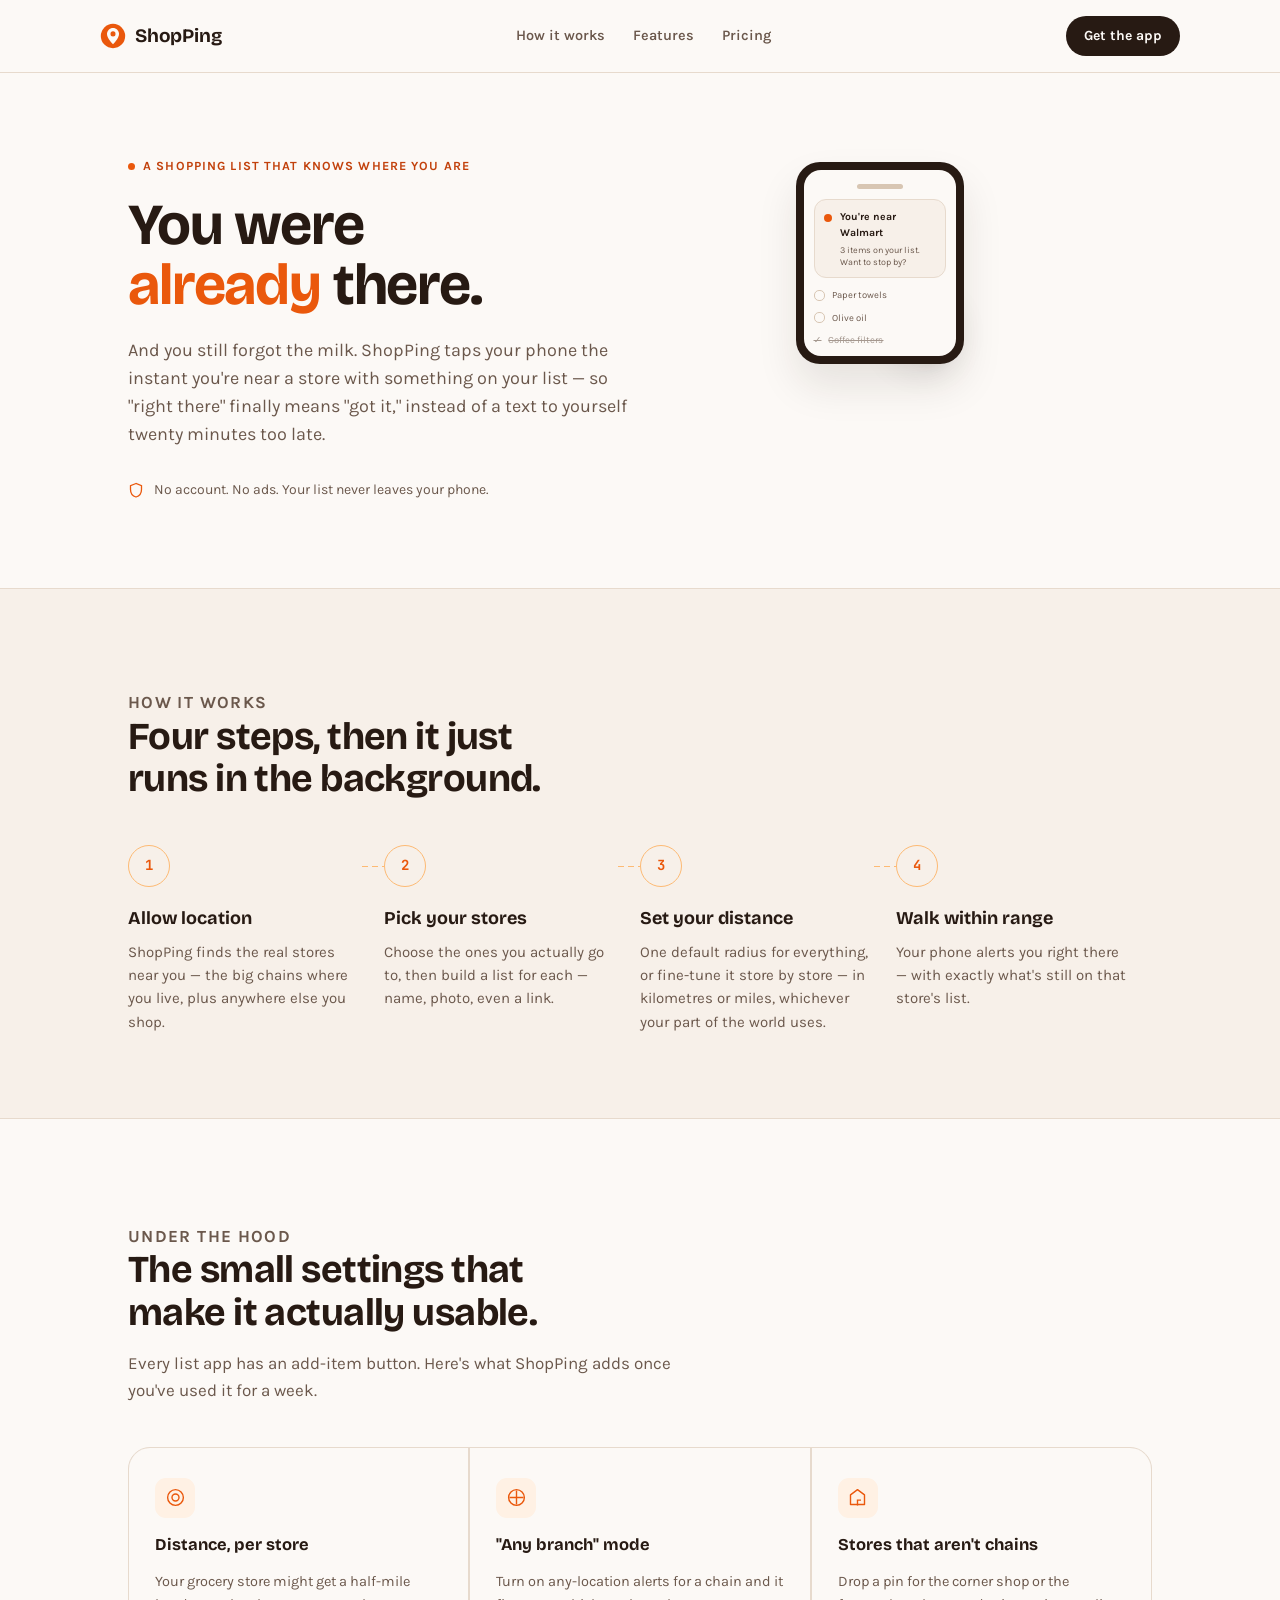
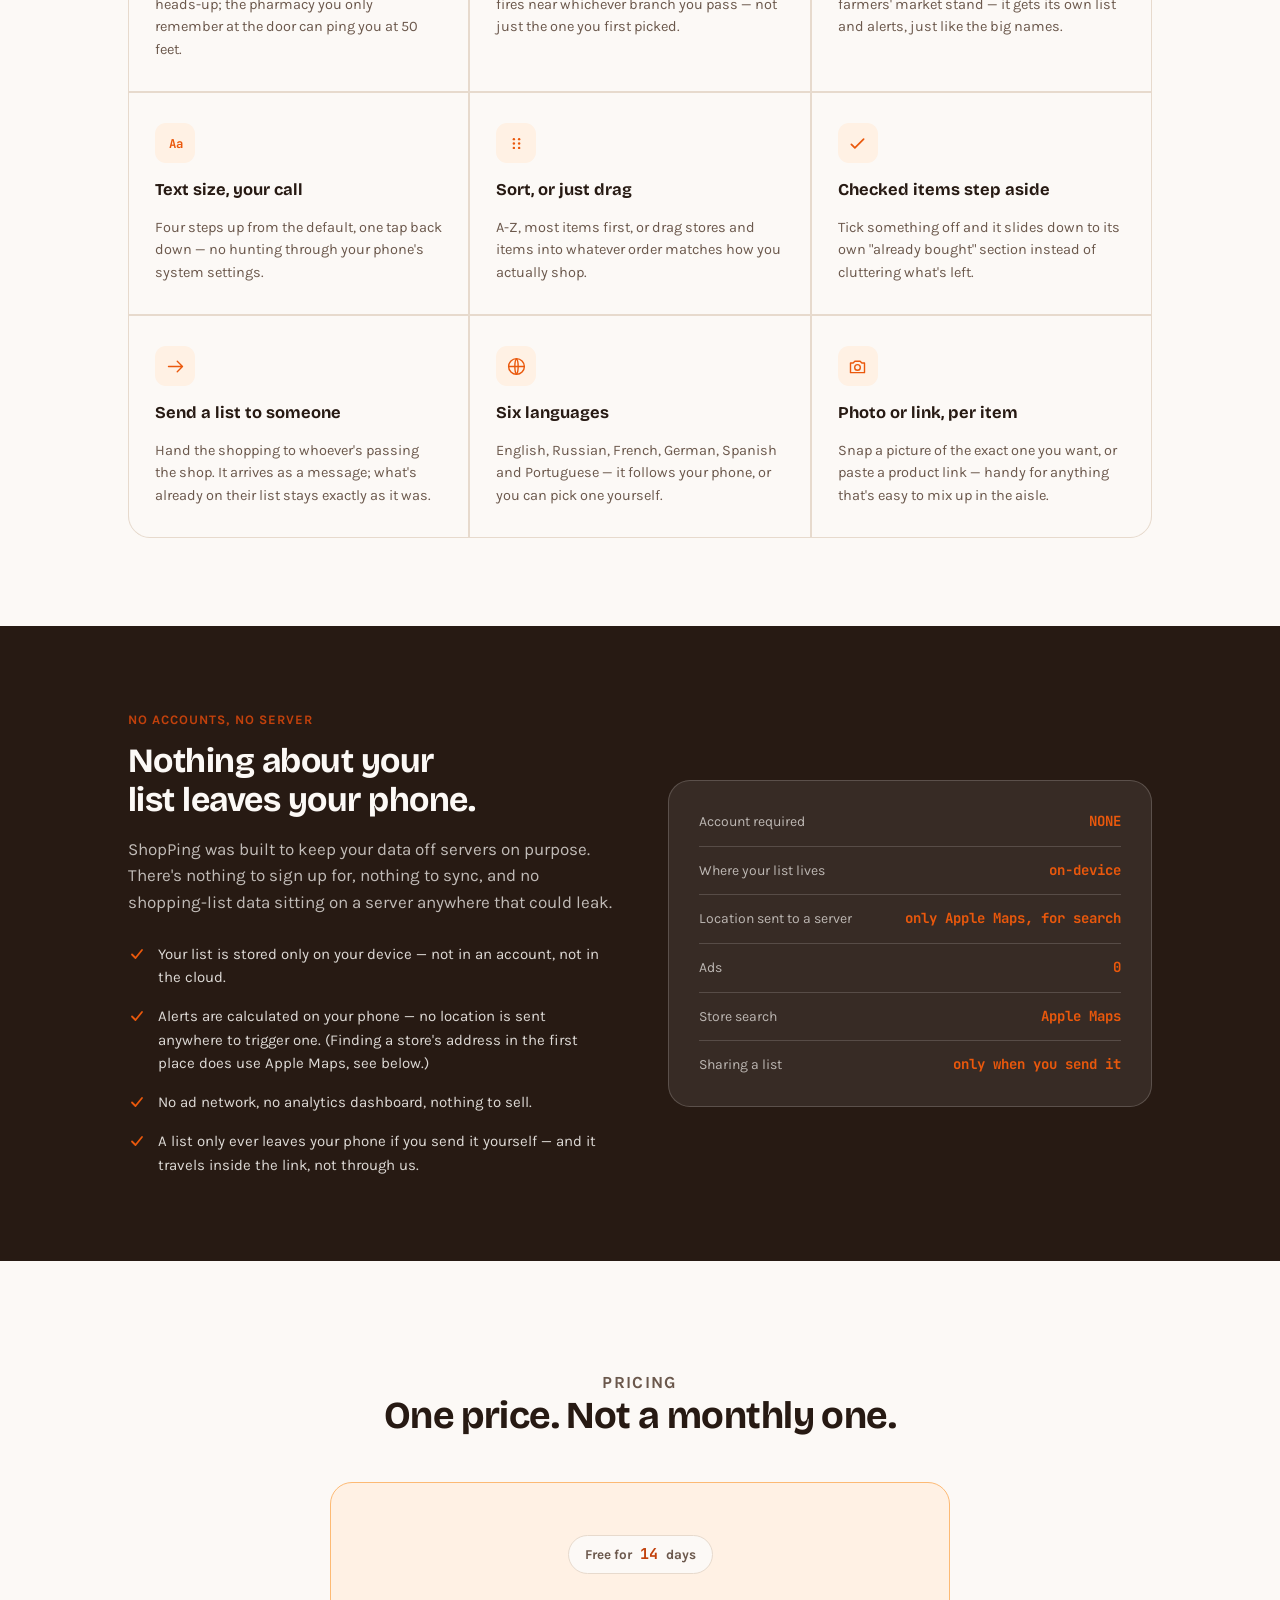
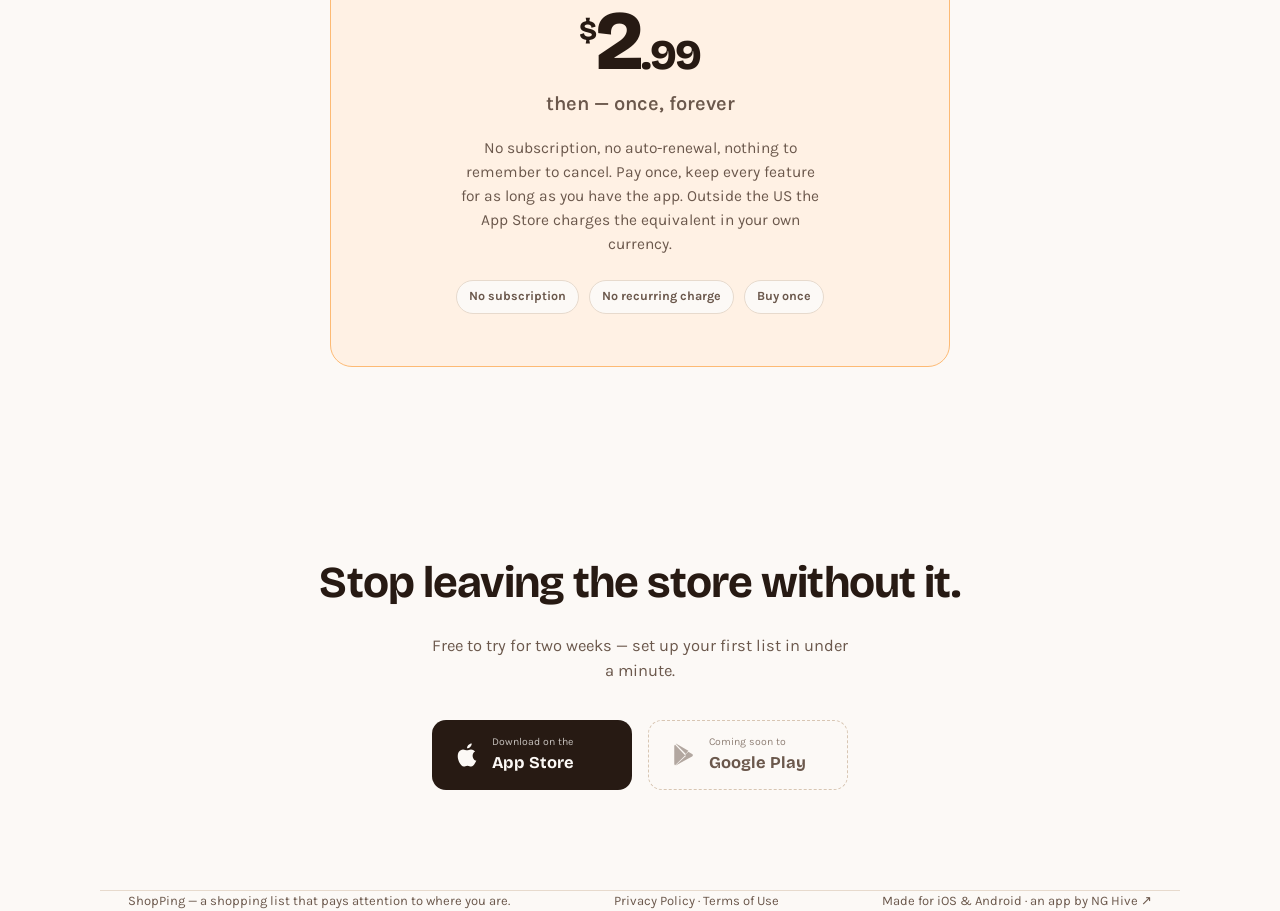
==== index.html @ 40dfdad1 "Describe the app as it now is: six languages, sharing, and a paid unlock The site still described a " ====
<!DOCTYPE html>
<html lang="en">
<head>
<meta charset="utf-8">
<meta name="viewport" content="width=device-width, initial-scale=1">
<title>ShopPing</title>
<meta name="description" content="ShopPing — a shopping-list app that alerts you when you're near a store with items still on the list. Free for 14 days, then $2.99 once, forever.">
<link rel="preconnect" href="https://fonts.gstatic.com" crossorigin>
<link rel="stylesheet" href="https://fonts.googleapis.com/css2?family=Bricolage+Grotesque:opsz,wght@12..96,400..800&family=Karla:ital,wght@0,400;0,500;0,600;0,700;1,400&family=JetBrains+Mono:wght@500;700&display=swap">
<style>
  :root {
    --paper: #fcf9f6;
    --paper-tint: #f7f0e9;
    --ink: #271a13;
    --ink-soft: #6b584c;
    --coral: #ea580c;
    --coral-strong: #c2410c;
    --coral-tint: #fdba74;
    --coral-wash: #fff1e4;
    --blue: #2563eb;
    --blue-tint: #dbeafe;
    --sand: #e7dacd;
    --sand-strong: #d8c6b3;
    --green: #16a34a;
    --shadow: rgba(39, 26, 19, 0.10);
    --radius-lg: 22px;
    --radius-md: 14px;
    color-scheme: light;
  }

  @media (prefers-color-scheme: dark) {
    :root:not([data-theme="light"]) {
      --paper: #1c130e;
      --paper-tint: #241a13;
      --ink: #f4ece3;
      --ink-soft: #c3ab98;
      --coral: #fb923c;
      --coral-strong: #fdba74;
      --coral-tint: #c2410c;
      --coral-wash: #2e1c10;
      --blue: #7fa8ff;
      --blue-tint: #16233d;
      --sand: #3a2c21;
      --sand-strong: #4a392c;
      --green: #4ade80;
      --shadow: rgba(0, 0, 0, 0.35);
      color-scheme: dark;
    }
  }

  :root[data-theme="dark"] {
    --paper: #1c130e;
    --paper-tint: #241a13;
    --ink: #f4ece3;
    --ink-soft: #c3ab98;
    --coral: #fb923c;
    --coral-strong: #fdba74;
    --coral-tint: #c2410c;
    --coral-wash: #2e1c10;
    --blue: #7fa8ff;
    --blue-tint: #16233d;
    --sand: #3a2c21;
    --sand-strong: #4a392c;
    --green: #4ade80;
    --shadow: rgba(0, 0, 0, 0.35);
    color-scheme: dark;
  }

  * { box-sizing: border-box; }

  html { background: var(--paper); }

  body {
    margin: 0;
    background: var(--paper);
    color: var(--ink);
    font-family: "Karla", ui-sans-serif, system-ui, sans-serif;
    font-size: 17px;
    line-height: 1.55;
    -webkit-font-smoothing: antialiased;
  }

  img { max-width: 100%; }

  .wrap { max-width: 1080px; margin: 0 auto; padding: 0 28px; }

  h1, h2, h3 {
    font-family: "Bricolage Grotesque", ui-sans-serif, system-ui, sans-serif;
    font-weight: 700;
    text-wrap: balance;
    margin: 0;
    color: var(--ink);
  }

  .mono {
    font-family: "JetBrains Mono", ui-monospace, monospace;
    font-variant-numeric: tabular-nums;
  }

  a { color: inherit; }

  section { position: relative; }

  /* ---------- top bar ---------- */

  .topbar {
    position: sticky;
    top: 0;
    z-index: 20;
    background: color-mix(in srgb, var(--paper) 88%, transparent);
    backdrop-filter: blur(10px);
    border-bottom: 1px solid var(--sand);
  }

  .topbar-inner {
    display: flex;
    align-items: center;
    justify-content: space-between;
    padding: 16px 0;
  }

  .logo {
    display: flex;
    align-items: center;
    gap: 9px;
    font-family: "Bricolage Grotesque", sans-serif;
    font-weight: 700;
    font-size: 19px;
    letter-spacing: -0.01em;
  }

  .logo-mark {
    width: 26px;
    height: 26px;
    flex: none;
  }

  .topnav {
    display: flex;
    gap: 28px;
    font-size: 14.5px;
    font-weight: 600;
    color: var(--ink-soft);
  }

  .topnav a { text-decoration: none; }
  .topnav a:hover { color: var(--coral); }

  .nav-cta {
    background: var(--ink);
    color: var(--paper);
    padding: 9px 18px;
    border-radius: 999px;
    font-weight: 700;
    font-size: 14px;
    text-decoration: none;
    white-space: nowrap;
  }

  @media (max-width: 720px) {
    .topnav { display: none; }
  }

  /* ---------- hero ---------- */

  .hero {
    padding: 72px 0 88px;
    overflow: hidden;
  }

  .hero-grid {
    display: grid;
    grid-template-columns: 1.05fr 0.95fr;
    gap: 56px;
    align-items: center;
  }

  @media (max-width: 860px) {
    .hero-grid { grid-template-columns: 1fr; }
    .hero { padding: 44px 0 56px; }
  }

  .kicker {
    display: inline-flex;
    align-items: center;
    gap: 8px;
    font-size: 12.5px;
    font-weight: 700;
    letter-spacing: 0.09em;
    text-transform: uppercase;
    color: var(--coral-strong);
    margin-bottom: 18px;
  }

  .kicker::before {
    content: "";
    width: 7px;
    height: 7px;
    border-radius: 50%;
    background: var(--coral);
  }

  .hero h1 {
    font-size: clamp(38px, 5.4vw, 58px);
    line-height: 1.04;
    letter-spacing: -0.02em;
  }

  .hero h1 em {
    font-style: normal;
    color: var(--coral);
  }

  .hero-sub {
    margin: 22px 0 0;
    max-width: 46ch;
    font-size: 18px;
    color: var(--ink-soft);
  }

  .hero-trust {
    display: flex;
    align-items: center;
    gap: 10px;
    margin-top: 30px;
    font-size: 14px;
    color: var(--ink-soft);
  }

  .hero-trust svg { flex: none; }

  /* ---------- radar / phone scene ---------- */

  .scene {
    position: relative;
    aspect-ratio: 1 / 1;
    max-width: 440px;
    margin: 0 auto;
    display: grid;
    place-items: center;
  }

  .ring {
    position: absolute;
    border-radius: 50%;
    border: 1.5px solid var(--coral-tint);
    opacity: 0.55;
  }
  .ring.r1 { width: 40%; height: 40%; }
  .ring.r2 { width: 66%; height: 66%; }
  .ring.r3 { width: 92%; height: 92%; }

  @media (prefers-reduced-motion: no-preference) {
    .ring.pulse {
      animation: pulse-out 2.6s cubic-bezier(.2,.7,.3,1) 0.4s 1 both;
    }
    @keyframes pulse-out {
      0%   { transform: scale(0.55); opacity: 0; }
      18%  { opacity: 0.7; }
      100% { transform: scale(1); opacity: 0.55; }
    }
  }

  .store-dot {
    position: absolute;
    width: 34px;
    height: 34px;
    border-radius: 50%;
    background: var(--paper);
    border: 1.5px solid var(--sand-strong);
    display: grid;
    place-items: center;
    font-size: 15px;
    box-shadow: 0 6px 16px var(--shadow);
  }
  .store-dot.d1 { top: 6%; left: 14%; }
  .store-dot.d2 { bottom: 10%; left: 4%; }
  .store-dot.d3 { top: 2%; right: 10%; }
  .store-dot.d4 { bottom: 2%; right: 16%; }

  .pin {
    position: relative;
    z-index: 2;
    width: 74px;
    height: 74px;
    filter: drop-shadow(0 10px 18px var(--shadow));
  }

  .phone {
    position: absolute;
    z-index: 3;
    right: -6%;
    bottom: -6%;
    width: 168px;
    background: var(--ink);
    border-radius: 24px;
    padding: 8px;
    box-shadow: 0 22px 40px var(--shadow);
  }

  .phone-screen {
    background: var(--paper);
    border-radius: 17px;
    overflow: hidden;
    padding-top: 14px;
  }

  .phone-notch {
    width: 46px;
    height: 5px;
    border-radius: 3px;
    background: var(--sand-strong);
    margin: 0 auto 10px;
  }

  .phone-card {
    margin: 0 10px 10px;
    background: var(--paper-tint);
    border: 1px solid var(--sand);
    border-radius: 12px;
    padding: 9px;
    display: flex;
    gap: 8px;
    align-items: flex-start;
  }

  .phone-card .dot {
    width: 8px; height: 8px; border-radius: 50%;
    background: var(--coral); margin-top: 5px; flex: none;
  }

  .phone-card b { font-size: 10.5px; display: block; }
  .phone-card span { font-size: 9px; color: var(--ink-soft); display: block; margin-top: 2px; line-height: 1.35; }

  .phone-list-row {
    margin: 0 10px 8px;
    display: flex;
    align-items: center;
    gap: 7px;
    font-size: 9.5px;
    color: var(--ink-soft);
  }
  .phone-list-row .box {
    width: 11px; height: 11px; border-radius: 5px;
    border: 1.4px solid var(--sand-strong); flex: none;
  }
  .phone-list-row.done .box { background: transparent; border: none; color: var(--green); font-weight: 700; width: auto; }
  .phone-list-row.done span { text-decoration: line-through; opacity: 0.6; }

  /* ---------- sections shared ---------- */

  .eyebrow {
    font-size: 13px;
    font-weight: 700;
    letter-spacing: 0.08em;
    text-transform: uppercase;
    color: var(--coral-strong);
    margin: 0 0 12px;
  }

  .section-head {
    max-width: 56ch;
    margin-bottom: 44px;
  }

  .section-head h2 {
    font-size: clamp(28px, 3.6vw, 38px);
    letter-spacing: -0.015em;
    line-height: 1.12;
  }

  .section-head p {
    margin: 16px 0 0;
    color: var(--ink-soft);
    font-size: 17px;
  }

  /* ---------- how it works ---------- */

  .steps {
    padding: 84px 0;
    background: var(--paper-tint);
    border-top: 1px solid var(--sand);
    border-bottom: 1px solid var(--sand);
  }

  .step-list {
    display: grid;
    grid-template-columns: repeat(4, 1fr);
    gap: 0;
    counter-reset: step;
  }

  @media (max-width: 900px) {
    .step-list { grid-template-columns: 1fr 1fr; row-gap: 40px; }
  }
  @media (max-width: 560px) {
    .step-list { grid-template-columns: 1fr; }
  }

  .step {
    position: relative;
    padding: 0 22px 0 0;
    counter-increment: step;
  }

  .step:not(:last-child)::after {
    content: "";
    position: absolute;
    top: 21px;
    right: 0;
    width: 22px;
    height: 1px;
    background: repeating-linear-gradient(90deg, var(--coral-tint) 0 6px, transparent 6px 10px);
  }
  @media (max-width: 900px) {
    .step:not(:last-child)::after { display: none; }
  }

  .step-num {
    font-family: "JetBrains Mono", monospace;
    font-weight: 700;
    font-size: 14px;
    color: var(--coral);
    width: 42px;
    height: 42px;
    border: 1.5px solid var(--coral-tint);
    border-radius: 50%;
    display: grid;
    place-items: center;
    margin-bottom: 18px;
  }
  .step-num::before { content: counter(step); }

  .step h3 {
    font-size: 18px;
    margin-bottom: 8px;
  }

  .step p {
    margin: 0;
    font-size: 15px;
    color: var(--ink-soft);
    max-width: 30ch;
  }

  /* ---------- features ---------- */

  .features { padding: 88px 0; }

  .feature-grid {
    display: grid;
    grid-template-columns: repeat(3, 1fr);
    gap: 2px;
    background: var(--sand);
    border: 1px solid var(--sand);
    border-radius: var(--radius-lg);
    overflow: hidden;
  }

  @media (max-width: 860px) {
    .feature-grid { grid-template-columns: repeat(2, 1fr); }
    /* Nine cards over two columns leaves one on its own — let it take the
       whole row rather than sit beside an empty cell. */
    .feature:last-child { grid-column: 1 / -1; }
  }
  @media (max-width: 560px) {
    .feature-grid { grid-template-columns: 1fr; }
  }

  .feature {
    background: var(--paper);
    padding: 30px 26px;
    display: flex;
    flex-direction: column;
    gap: 14px;
  }

  .feature-icon {
    width: 40px;
    height: 40px;
    border-radius: 11px;
    background: var(--coral-wash);
    display: grid;
    place-items: center;
  }
  .feature-icon svg { width: 21px; height: 21px; }

  .feature h3 { font-size: 16.5px; }
  .feature p { margin: 0; font-size: 14.5px; color: var(--ink-soft); }

  /* ---------- privacy ---------- */

  .privacy {
    padding: 84px 0;
    background: var(--ink);
    color: var(--paper);
  }
  @media (prefers-color-scheme: dark) {
    :root:not([data-theme="light"]) .privacy { background: var(--paper-tint); }
  }
  :root[data-theme="dark"] .privacy { background: var(--paper-tint); }

  .privacy-grid {
    display: grid;
    grid-template-columns: 1fr 1fr;
    gap: 56px;
    align-items: center;
  }
  @media (max-width: 800px) {
    .privacy-grid { grid-template-columns: 1fr; gap: 32px; }
  }

  .privacy h2 {
    color: var(--paper);
    font-size: clamp(26px, 3.4vw, 34px);
    letter-spacing: -0.015em;
    line-height: 1.14;
  }
  :root[data-theme="dark"] .privacy h2 { color: var(--ink); }
  @media (prefers-color-scheme: dark) {
    :root:not([data-theme="light"]) .privacy h2 { color: var(--ink); }
  }

  .privacy p.lead {
    color: color-mix(in srgb, var(--paper) 72%, transparent);
    font-size: 17px;
    margin: 16px 0 0;
  }
  :root[data-theme="dark"] .privacy p.lead { color: var(--ink-soft); }
  @media (prefers-color-scheme: dark) {
    :root:not([data-theme="light"]) .privacy p.lead { color: var(--ink-soft); }
  }

  .privacy-list { list-style: none; margin: 28px 0 0; padding: 0; display: grid; gap: 16px; }
  .privacy-list li {
    display: flex; gap: 12px; align-items: flex-start;
    color: color-mix(in srgb, var(--paper) 86%, transparent);
    font-size: 15px;
  }
  :root[data-theme="dark"] .privacy-list li { color: var(--ink); }
  @media (prefers-color-scheme: dark) {
    :root:not([data-theme="light"]) .privacy-list li { color: var(--ink); }
  }
  .privacy-list svg { flex: none; margin-top: 2px; }

  .privacy-panel {
    background: color-mix(in srgb, var(--paper) 8%, transparent);
    border: 1px solid color-mix(in srgb, var(--paper) 18%, transparent);
    border-radius: var(--radius-lg);
    padding: 30px;
  }
  :root[data-theme="dark"] .privacy-panel {
    background: var(--paper);
    border-color: var(--sand);
  }
  @media (prefers-color-scheme: dark) {
    :root:not([data-theme="light"]) .privacy-panel {
      background: var(--paper);
      border-color: var(--sand);
    }
  }

  .privacy-row {
    display: flex;
    justify-content: space-between;
    align-items: baseline;
    padding: 13px 0;
    border-bottom: 1px solid color-mix(in srgb, var(--paper) 16%, transparent);
    color: var(--paper);
  }
  :root[data-theme="dark"] .privacy-row { color: var(--ink); border-color: var(--sand); }
  @media (prefers-color-scheme: dark) {
    :root:not([data-theme="light"]) .privacy-row { color: var(--ink); border-color: var(--sand); }
  }
  .privacy-row:last-child { border-bottom: none; padding-bottom: 0; }
  .privacy-row:first-child { padding-top: 0; }
  .privacy-row .label { font-size: 14px; color: color-mix(in srgb, var(--paper) 68%, transparent); }
  :root[data-theme="dark"] .privacy-row .label { color: var(--ink-soft); }
  @media (prefers-color-scheme: dark) {
    :root:not([data-theme="light"]) .privacy-row .label { color: var(--ink-soft); }
  }
  .privacy-row .val { font-family: "JetBrains Mono", monospace; font-weight: 700; font-size: 14px; color: var(--coral); }

  /* ---------- pricing ---------- */

  .pricing { padding: 92px 0; }

  .price-card {
    max-width: 620px;
    margin: 0 auto;
    text-align: center;
    background: var(--coral-wash);
    border: 1px solid var(--coral-tint);
    border-radius: var(--radius-lg);
    padding: 52px 40px;
  }

  .price-days {
    display: inline-flex;
    align-items: baseline;
    gap: 8px;
    background: var(--paper);
    border: 1px solid var(--sand);
    border-radius: 999px;
    padding: 7px 16px;
    font-size: 13.5px;
    font-weight: 700;
    color: var(--ink-soft);
    margin-bottom: 26px;
  }
  .price-days .mono { color: var(--coral-strong); font-size: 15px; }

  .price-amount {
    font-family: "Bricolage Grotesque", sans-serif;
    font-weight: 800;
    font-size: clamp(56px, 9vw, 84px);
    line-height: 1;
    letter-spacing: -0.02em;
    color: var(--ink);
  }
  .price-amount sup { font-size: 0.34em; top: -0.6em; }
  .price-amount .cents { font-size: 0.5em; }
  .price-amount .then { font-family: "Karla", sans-serif; font-weight: 600; font-size: 0.24em; color: var(--ink-soft); display: block; margin-top: 10px; letter-spacing: 0; }

  .price-note {
    margin: 22px auto 0;
    max-width: 40ch;
    color: var(--ink-soft);
    font-size: 15.5px;
  }

  .price-tags {
    display: flex;
    justify-content: center;
    gap: 10px;
    margin-top: 24px;
    flex-wrap: wrap;
  }
  .price-tag {
    font-size: 12.5px;
    font-weight: 700;
    padding: 6px 12px;
    border-radius: 999px;
    background: var(--paper);
    border: 1px solid var(--sand);
    color: var(--ink-soft);
  }

  /* ---------- download ---------- */

  .download {
    padding: 90px 0 100px;
    text-align: center;
  }

  .download h2 {
    font-size: clamp(30px, 4vw, 44px);
    letter-spacing: -0.02em;
  }

  .download p {
    color: var(--ink-soft);
    max-width: 42ch;
    margin: 16px auto 0;
    font-size: 16.5px;
  }

  .store-buttons {
    display: flex;
    justify-content: center;
    gap: 16px;
    margin-top: 36px;
    flex-wrap: wrap;
  }

  .store-btn {
    display: flex;
    align-items: center;
    gap: 12px;
    background: var(--ink);
    color: var(--paper);
    text-decoration: none;
    padding: 13px 22px;
    border-radius: 14px;
    min-width: 200px;
    text-align: left;
  }
  .store-btn svg { flex: none; }
  .store-btn .kv { display: flex; flex-direction: column; }
  .store-btn .kv .small { font-size: 10.5px; opacity: 0.75; }
  .store-btn .kv .big { font-size: 16.5px; font-weight: 700; font-family: "Bricolage Grotesque", sans-serif; }

  .store-btn.disabled {
    background: transparent;
    border: 1.5px dashed var(--sand-strong);
    color: var(--ink-soft);
    cursor: default;
  }
  .store-btn.disabled svg { opacity: 0.5; }

  .download-note {
    margin-top: 18px;
    font-size: 13px;
    color: var(--ink-soft);
  }

  footer {
    border-top: 1px solid var(--sand);
    padding: 26px 0;
    display: flex;
    justify-content: space-between;
    align-items: center;
    font-size: 13px;
    color: var(--ink-soft);
    flex-wrap: wrap;
    gap: 10px 24px;
  }

  .footer-legal a { color: inherit; text-decoration: none; }
  .footer-legal a:hover { color: var(--coral); }
</style>

<link rel="canonical" href="https://shopping.nghive.app/">
<meta property="og:url" content="https://shopping.nghive.app/">
<meta property="og:title" content="ShopPing">
<meta property="og:description" content="ShopPing — a shopping-list app that alerts you when you're near a store with items still on the list. Free for 14 days, then $2.99 once, forever.">
<meta property="og:image" content="https://nghive.app/assets/header.jpg">
<meta property="og:site_name" content="NG Hive">
<meta property="og:type" content="website">
<meta name="twitter:card" content="summary_large_image">
<script type="application/ld+json">{"@context": "https://schema.org", "@type": "SoftwareApplication", "name": "ShopPing Nearby", "alternateName": "ShopPing", "operatingSystem": "iOS", "applicationCategory": "LifestyleApplication", "url": "https://shopping.nghive.app/", "downloadUrl": "https://apps.apple.com/us/app/shopping-nearby/id6802057059", "image": "https://nghive.app/assets/header.jpg", "description": "A shopping list that reminds you when you are near a store that still has items on the list.", "offers": {"@type": "Offer", "price": "2.99", "priceCurrency": "USD", "description": "14-day free trial, then a one-time purchase"}, "publisher": {"@type": "Organization", "name": "NG Hive", "url": "https://nghive.app/"}}</script>
</head>
<body>

<header class="topbar">
  <div class="wrap topbar-inner">
    <div class="logo">
      <svg class="logo-mark" viewBox="0 0 32 32" fill="none">
        <circle cx="16" cy="16" r="15" fill="var(--coral)"/>
        <path d="M16 6c-4.1 0-7.4 3.3-7.4 7.4 0 5.6 7.4 12.6 7.4 12.6s7.4-7 7.4-12.6C23.4 9.3 20.1 6 16 6z" fill="var(--paper)"/>
        <circle cx="16" cy="13.4" r="3.1" fill="var(--coral)"/>
      </svg>
      ShopPing
    </div>
    <nav class="topnav">
      <a href="#how">How it works</a>
      <a href="#features">Features</a>
      <a href="#pricing">Pricing</a>
    </nav>
    <a class="nav-cta" href="#download">Get the app</a>
  </div>
</header>

<section class="hero">
  <div class="wrap hero-grid">
    <div>
      <p class="kicker">A shopping list that knows where you are</p>
      <h1>You were <em>already</em> there.</h1>
      <p class="hero-sub">
        And you still forgot the milk. ShopPing taps your phone the instant you're
        near a store with something on your list — so "right there" finally means
        "got it," instead of a text to yourself twenty minutes too late.
      </p>
      <div class="hero-trust">
        <svg width="16" height="16" viewBox="0 0 16 16" fill="none"><path d="M8 1.5 2.5 3.6v3.8c0 3.6 2.3 6.6 5.5 7.6 3.2-1 5.5-4 5.5-7.6V3.6L8 1.5z" stroke="var(--coral)" stroke-width="1.3"/></svg>
        No account. No ads. Your list never leaves your phone.
      </div>
    </div>
    <div class="scene">
      <div class="ring r3 pulse"></div>
      <div class="ring r2"></div>
      <div class="ring r1"></div>
      <div class="store-dot d1">🛒</div>
      <div class="store-dot d2">🎯</div>
      <div class="store-dot d3">💊</div>
      <div class="store-dot d4">📦</div>
      <svg class="pin" viewBox="0 0 74 74" fill="none">
        <circle cx="37" cy="37" r="37" fill="var(--coral)"/>
        <path d="M37 16c-8.3 0-15 6.7-15 15 0 11.3 15 25 15 25s15-13.7 15-25c0-8.3-6.7-15-15-15z" fill="var(--paper)"/>
        <path d="M30 30.5h14l-1.6 9.2a1.8 1.8 0 0 1-1.8 1.5h-7.2a1.8 1.8 0 0 1-1.8-1.5L30 30.5z" stroke="var(--coral)" stroke-width="1.6" fill="none"/>
        <path d="M31 30.5v-1.8a3.6 3.6 0 0 1 7.2 0v1.8" stroke="var(--coral)" stroke-width="1.6"/>
      </svg>
      <div class="phone">
        <div class="phone-screen">
          <div class="phone-notch"></div>
          <div class="phone-card">
            <span class="dot"></span>
            <div>
              <b>You're near Walmart</b>
              <span>3 items on your list. Want to stop by?</span>
            </div>
          </div>
          <div class="phone-list-row"><span class="box"></span><span>Paper towels</span></div>
          <div class="phone-list-row"><span class="box"></span><span>Olive oil</span></div>
          <div class="phone-list-row done"><span>✓</span><span>Coffee filters</span></div>
        </div>
      </div>
    </div>
  </div>
</section>

<section class="steps" id="how">
  <div class="wrap">
    <div class="section-head">
      <p class="eyebrow">How it works</p>
      <h2>Four steps, then it just runs in the background.</h2>
    </div>
    <div class="step-list">
      <div class="step">
        <div class="step-num"></div>
        <h3>Allow location</h3>
        <p>ShopPing finds the real stores near you — the big chains where you live, plus anywhere else you shop.</p>
      </div>
      <div class="step">
        <div class="step-num"></div>
        <h3>Pick your stores</h3>
        <p>Choose the ones you actually go to, then build a list for each — name, photo, even a link.</p>
      </div>
      <div class="step">
        <div class="step-num"></div>
        <h3>Set your distance</h3>
        <p>One default radius for everything, or fine-tune it store by store — in kilometres or miles, whichever your part of the world uses.</p>
      </div>
      <div class="step">
        <div class="step-num"></div>
        <h3>Walk within range</h3>
        <p>Your phone alerts you right there — with exactly what's still on that store's list.</p>
      </div>
    </div>
  </div>
</section>

<section class="features" id="features">
  <div class="wrap">
    <div class="section-head">
      <p class="eyebrow">Under the hood</p>
      <h2>The small settings that make it actually usable.</h2>
      <p>Every list app has an add-item button. Here's what ShopPing adds once you've used it for a week.</p>
    </div>
    <div class="feature-grid">
      <div class="feature">
        <div class="feature-icon"><svg viewBox="0 0 24 24" fill="none"><circle cx="12" cy="12" r="9" stroke="var(--coral)" stroke-width="1.6"/><circle cx="12" cy="12" r="4" stroke="var(--coral)" stroke-width="1.6"/></svg></div>
        <h3>Distance, per store</h3>
        <p>Your grocery store might get a half-mile heads-up; the pharmacy you only remember at the door can ping you at 50 feet.</p>
      </div>
      <div class="feature">
        <div class="feature-icon"><svg viewBox="0 0 24 24" fill="none"><path d="M12 4v16M4 12h16" stroke="var(--coral)" stroke-width="1.6"/><circle cx="12" cy="12" r="9" stroke="var(--coral)" stroke-width="1.6"/></svg></div>
        <h3>"Any branch" mode</h3>
        <p>Turn on any-location alerts for a chain and it fires near whichever branch you pass — not just the one you first picked.</p>
      </div>
      <div class="feature">
        <div class="feature-icon"><svg viewBox="0 0 24 24" fill="none"><path d="M12 3 4 9v11h16V9l-8-6z" stroke="var(--coral)" stroke-width="1.6" stroke-linejoin="round"/><path d="M12 21v-6h4" stroke="var(--coral)" stroke-width="1.6"/></svg></div>
        <h3>Stores that aren't chains</h3>
        <p>Drop a pin for the corner shop or the farmers' market stand — it gets its own list and alerts, just like the big names.</p>
      </div>
      <div class="feature">
        <div class="feature-icon"><svg viewBox="0 0 24 24" fill="none"><text x="4" y="17" font-family="JetBrains Mono" font-size="14" font-weight="700" fill="var(--coral)">Aa</text></svg></div>
        <h3>Text size, your call</h3>
        <p>Four steps up from the default, one tap back down — no hunting through your phone's system settings.</p>
      </div>
      <div class="feature">
        <div class="feature-icon"><svg viewBox="0 0 24 24" fill="none"><circle cx="9" cy="7" r="1.4" fill="var(--coral)"/><circle cx="9" cy="12" r="1.4" fill="var(--coral)"/><circle cx="9" cy="17" r="1.4" fill="var(--coral)"/><circle cx="15" cy="7" r="1.4" fill="var(--coral)"/><circle cx="15" cy="12" r="1.4" fill="var(--coral)"/><circle cx="15" cy="17" r="1.4" fill="var(--coral)"/></svg></div>
        <h3>Sort, or just drag</h3>
        <p>A-Z, most items first, or drag stores and items into whatever order matches how you actually shop.</p>
      </div>
      <div class="feature">
        <div class="feature-icon"><svg viewBox="0 0 24 24" fill="none"><path d="M5 13l4 4 10-10" stroke="var(--coral)" stroke-width="2" stroke-linecap="round" stroke-linejoin="round"/></svg></div>
        <h3>Checked items step aside</h3>
        <p>Tick something off and it slides down to its own "already bought" section instead of cluttering what's left.</p>
      </div>
      <div class="feature">
        <div class="feature-icon"><svg viewBox="0 0 24 24" fill="none"><path d="M4 12h16M14 6l6 6-6 6" stroke="var(--coral)" stroke-width="1.6" stroke-linecap="round" stroke-linejoin="round"/></svg></div>
        <h3>Send a list to someone</h3>
        <p>Hand the shopping to whoever's passing the shop. It arrives as a message; what's already on their list stays exactly as it was.</p>
      </div>
      <div class="feature">
        <div class="feature-icon"><svg viewBox="0 0 24 24" fill="none"><circle cx="12" cy="12" r="9" stroke="var(--coral)" stroke-width="1.6"/><path d="M3 12h18M12 3c2.5 2.6 2.5 15.4 0 18M12 3c-2.5 2.6-2.5 15.4 0 18" stroke="var(--coral)" stroke-width="1.6"/></svg></div>
        <h3>Six languages</h3>
        <p>English, Russian, French, German, Spanish and Portuguese — it follows your phone, or you can pick one yourself.</p>
      </div>
      <div class="feature">
        <div class="feature-icon"><svg viewBox="0 0 24 24" fill="none"><path d="M4 8h3l2-2h6l2 2h3v11H4V8z" stroke="var(--coral)" stroke-width="1.6" stroke-linejoin="round"/><circle cx="12" cy="13" r="3.2" stroke="var(--coral)" stroke-width="1.6"/></svg></div>
        <h3>Photo or link, per item</h3>
        <p>Snap a picture of the exact one you want, or paste a product link — handy for anything that's easy to mix up in the aisle.</p>
      </div>
    </div>
  </div>
</section>

<section class="privacy">
  <div class="wrap privacy-grid">
    <div>
      <p class="eyebrow">No accounts, no server</p>
      <h2>Nothing about your list leaves your phone.</h2>
      <p class="lead">
        ShopPing was built to keep your data off servers on purpose. There's nothing to
        sign up for, nothing to sync, and no shopping-list data sitting on a server
        anywhere that could leak.
      </p>
      <ul class="privacy-list">
        <li>
          <svg width="18" height="18" viewBox="0 0 18 18" fill="none"><path d="M4 9.5 7.5 13 14 5" stroke="var(--coral)" stroke-width="1.8" stroke-linecap="round" stroke-linejoin="round"/></svg>
          Your list is stored only on your device — not in an account, not in the cloud.
        </li>
        <li>
          <svg width="18" height="18" viewBox="0 0 18 18" fill="none"><path d="M4 9.5 7.5 13 14 5" stroke="var(--coral)" stroke-width="1.8" stroke-linecap="round" stroke-linejoin="round"/></svg>
          Alerts are calculated on your phone — no location is sent anywhere to trigger one. (Finding a store's address in the first place does use Apple Maps, see below.)
        </li>
        <li>
          <svg width="18" height="18" viewBox="0 0 18 18" fill="none"><path d="M4 9.5 7.5 13 14 5" stroke="var(--coral)" stroke-width="1.8" stroke-linecap="round" stroke-linejoin="round"/></svg>
          No ad network, no analytics dashboard, nothing to sell.
        </li>
        <li>
          <svg width="18" height="18" viewBox="0 0 18 18" fill="none"><path d="M4 9.5 7.5 13 14 5" stroke="var(--coral)" stroke-width="1.8" stroke-linecap="round" stroke-linejoin="round"/></svg>
          A list only ever leaves your phone if you send it yourself — and it travels inside the link, not through us.
        </li>
      </ul>
    </div>
    <div class="privacy-panel">
      <div class="privacy-row"><span class="label">Account required</span><span class="val">NONE</span></div>
      <div class="privacy-row"><span class="label">Where your list lives</span><span class="val mono">on-device</span></div>
      <div class="privacy-row"><span class="label">Location sent to a server</span><span class="val mono">only Apple Maps, for search</span></div>
      <div class="privacy-row"><span class="label">Ads</span><span class="val mono">0</span></div>
      <div class="privacy-row"><span class="label">Store search</span><span class="val mono">Apple Maps</span></div>
      <div class="privacy-row"><span class="label">Sharing a list</span><span class="val mono">only when you send it</span></div>
    </div>
  </div>
</section>

<section class="pricing" id="pricing">
  <div class="wrap">
    <div class="section-head" style="margin-left:auto;margin-right:auto;text-align:center;">
      <p class="eyebrow" style="text-align:center;">Pricing</p>
      <h2>One price. Not a monthly one.</h2>
    </div>
    <div class="price-card">
      <div class="price-days">Free for <span class="mono">14</span> days</div>
      <div class="price-amount">
        <sup>$</sup>2<span class="cents">.99</span><span class="then">then — once, forever</span>
      </div>
      <p class="price-note">
        No subscription, no auto-renewal, nothing to remember to cancel. Pay once, keep every
        feature for as long as you have the app. Outside the US the App Store charges the
        equivalent in your own currency.
      </p>
      <div class="price-tags">
        <span class="price-tag">No subscription</span>
        <span class="price-tag">No recurring charge</span>
        <span class="price-tag">Buy once</span>
      </div>
    </div>
  </div>
</section>

<section class="download" id="download">
  <div class="wrap">
    <h2>Stop leaving the store without it.</h2>
    <p>Free to try for two weeks — set up your first list in under a minute.</p>
    <div class="store-buttons">
      <a class="store-btn" href="https://apps.apple.com/app/id6802057059" target="_blank" rel="noopener">
        <svg width="26" height="26" viewBox="0 0 24 24" fill="var(--paper)"><path d="M16.365 1.43c0 1.14-.463 2.096-1.184 2.883-.796.83-2.083 1.474-3.13 1.474-.11-1.11.464-2.223 1.183-2.94.796-.83 2.148-1.443 3.131-1.417zM20.62 17.104c-.472 1.09-.694 1.577-1.297 2.548-.842 1.35-2.03 3.036-3.501 3.05-1.303.014-1.64-.85-3.41-.84-1.77.01-2.14.855-3.443.841-1.472-.014-2.596-1.53-3.438-2.878-2.36-3.78-2.607-8.22-1.15-10.582.958-1.535 2.518-2.432 3.987-2.432 1.494 0 2.435.85 3.673.85 1.203 0 1.933-.85 3.674-.85 1.32 0 2.717.72 3.717 1.964-3.27 1.79-2.74 6.463.188 8.329z"/></svg>
        <span class="kv"><span class="small">Download on the</span><span class="big">App Store</span></span>
      </a>
      <span class="store-btn disabled" aria-disabled="true" title="Coming soon">
        <svg width="26" height="26" viewBox="0 0 24 24" fill="var(--ink-soft)"><path d="M3.6 2.6c-.4.4-.6.9-.6 1.5v15.8c0 .6.2 1.1.6 1.5l.2.1L13 12.4v-.2L3.8 2.5l-.2.1zM16 15.3l-3-3v-.2l3-3 3.5 2c1 .6 1 1.6 0 2.2l-3.5 2zM4.4 21.5 13.7 13l2.3 2.3-10.8 6c-.3.2-.7.3-1 .2l.2 0zM13.7 11l-9.3-9.4c.3-.1.6 0 .9.2L16 8l-2.3 3z"/></svg>
        <span class="kv"><span class="small">Coming soon to</span><span class="big">Google Play</span></span>
      </span>
    </div>
  </div>
</section>

<footer class="wrap">
  <span>ShopPing — a shopping list that pays attention to where you are.</span>
  <span class="footer-legal">
    <a href="legal.html#privacy">Privacy Policy</a>
    ·
    <a href="legal.html#terms">Terms of Use</a>
  </span>
  <span class="footer-legal">Made for iOS &amp; Android · an app by <a href="https://nghive.app/" target="_blank" rel="noopener">NG Hive &#8599;</a></span>
</footer>

</body>
</html>
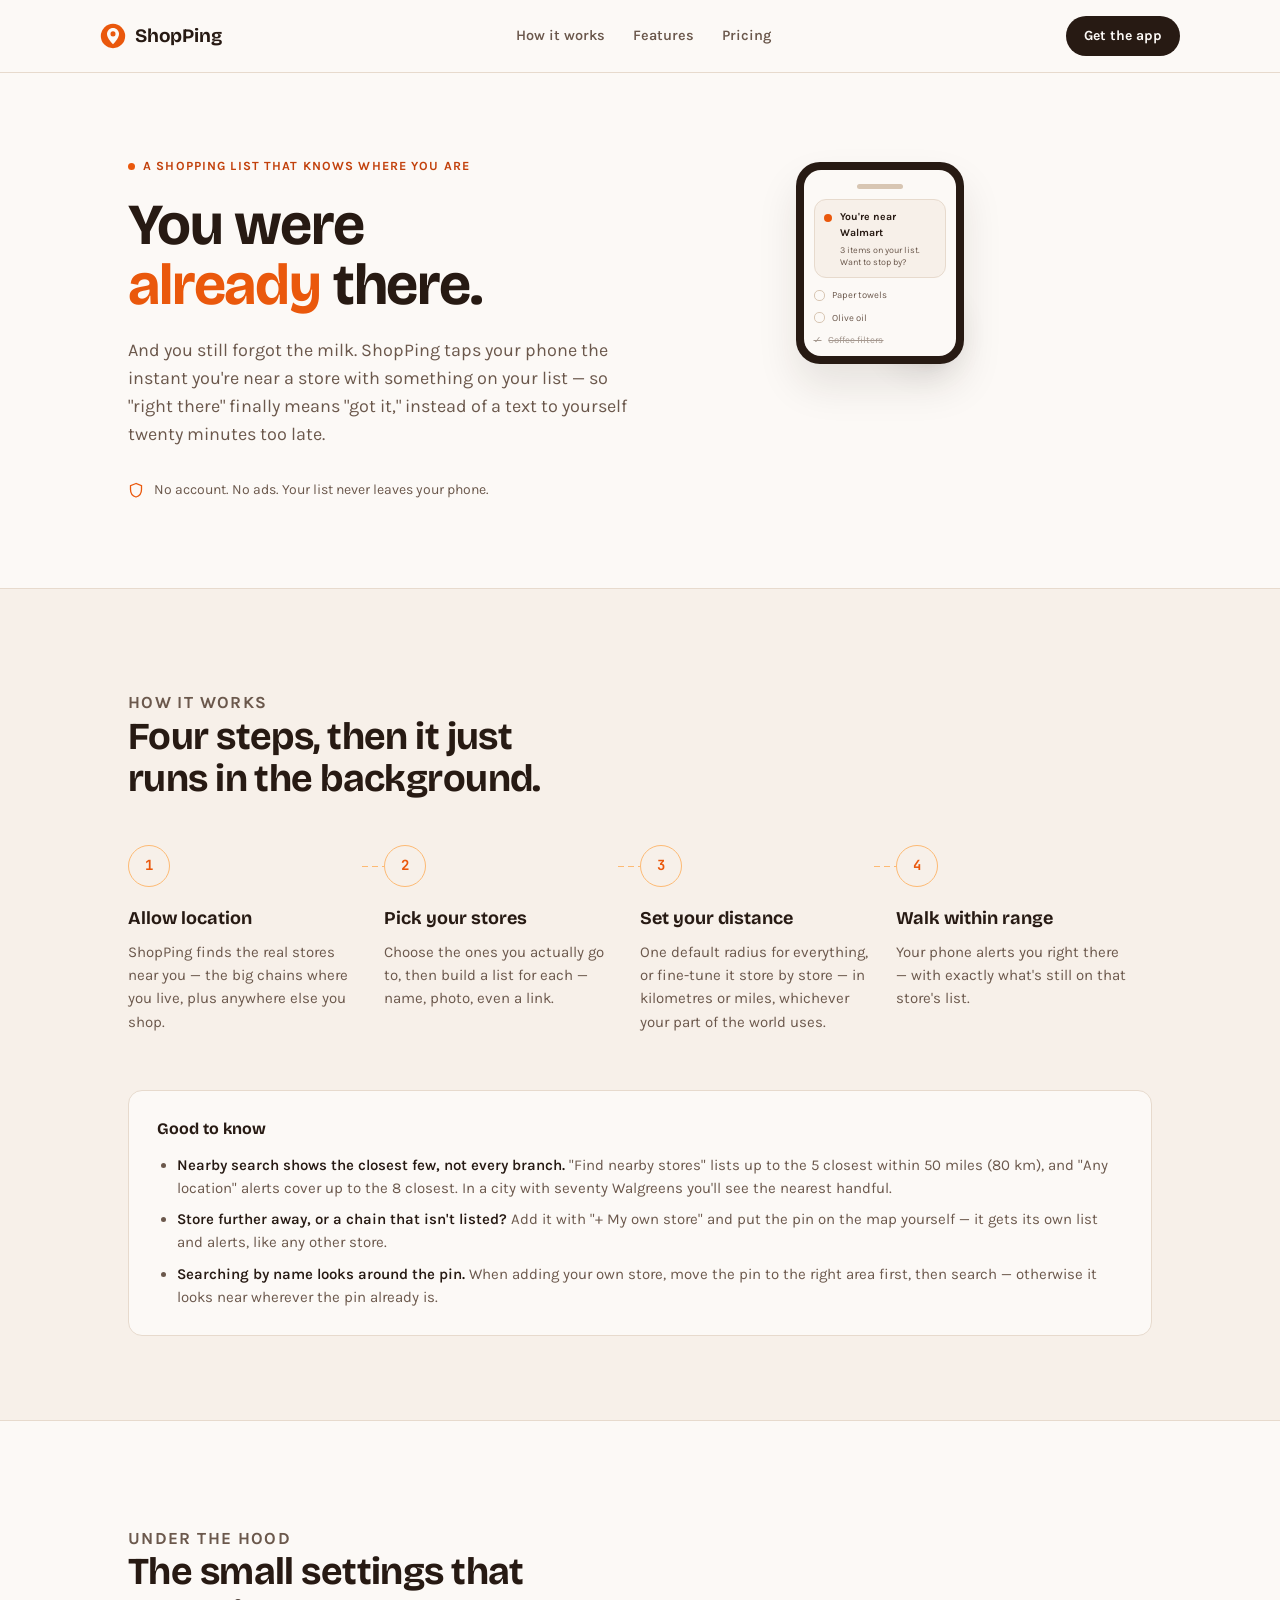
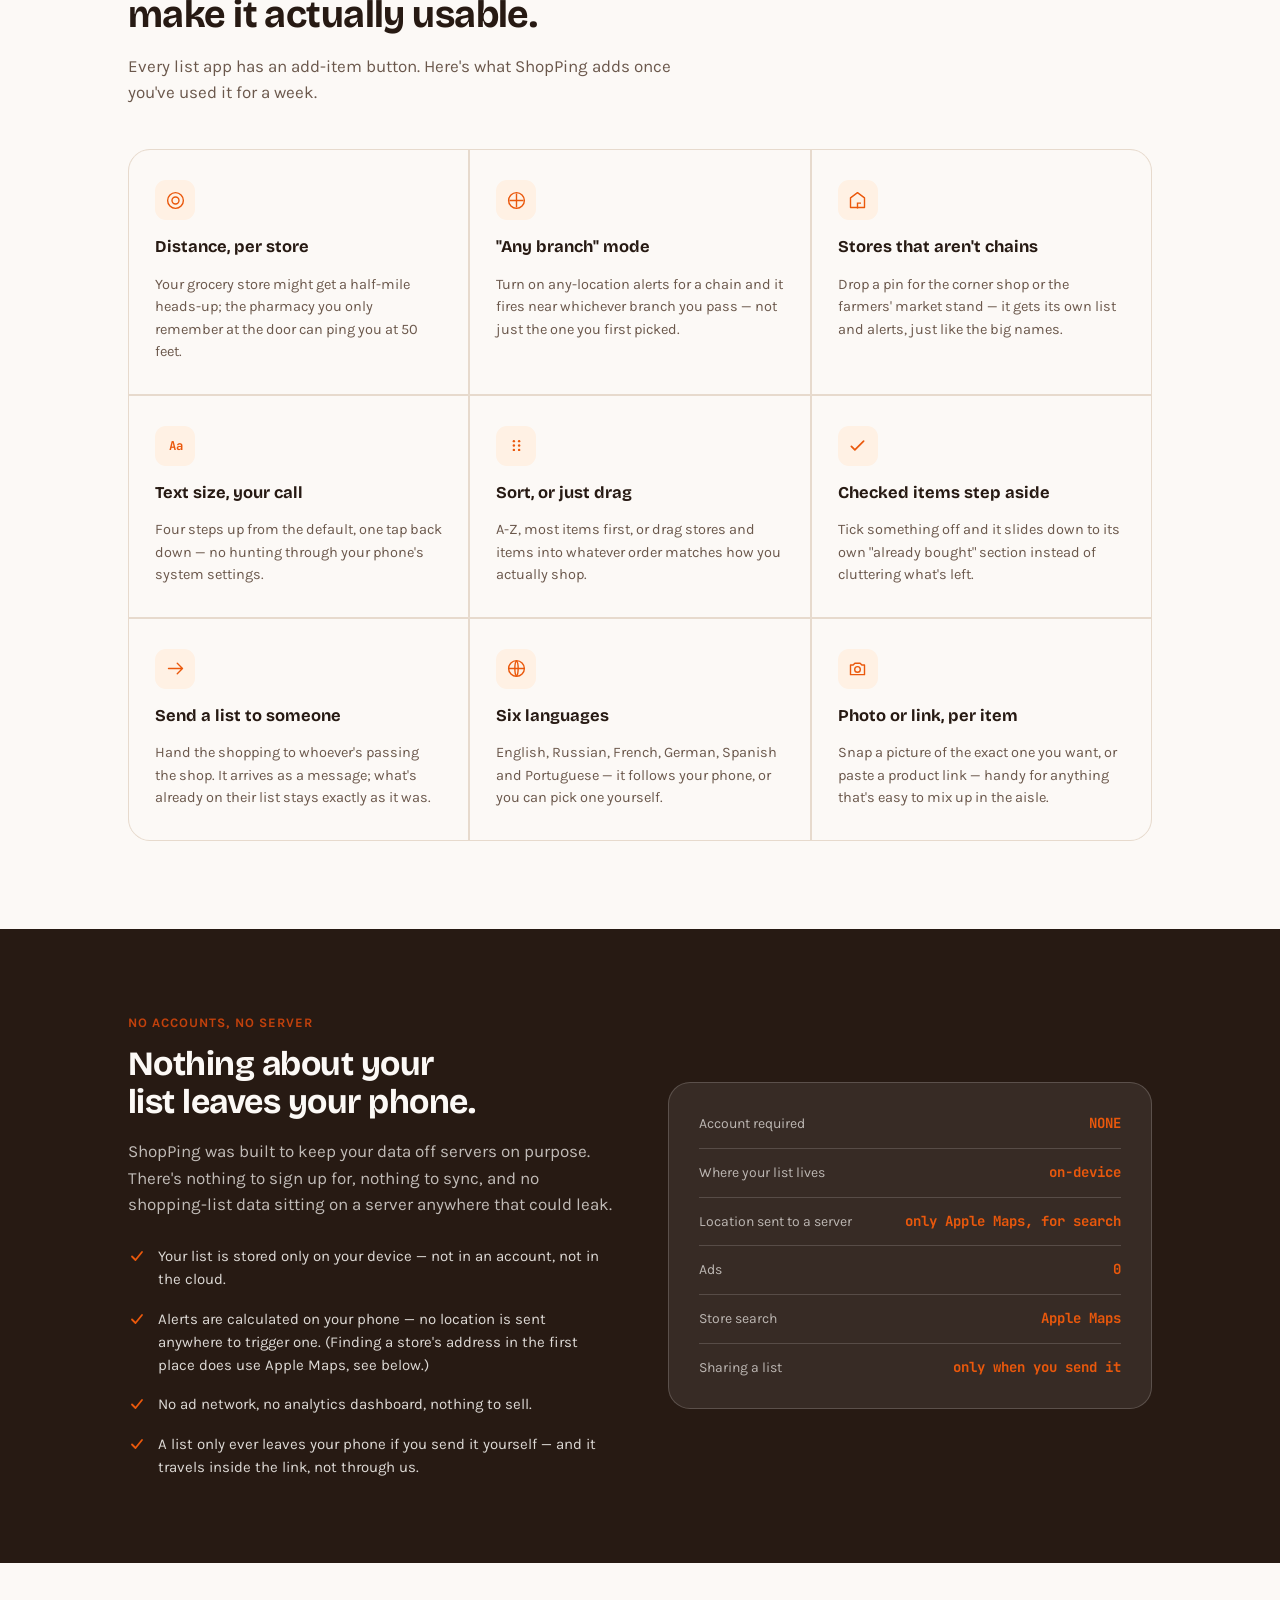
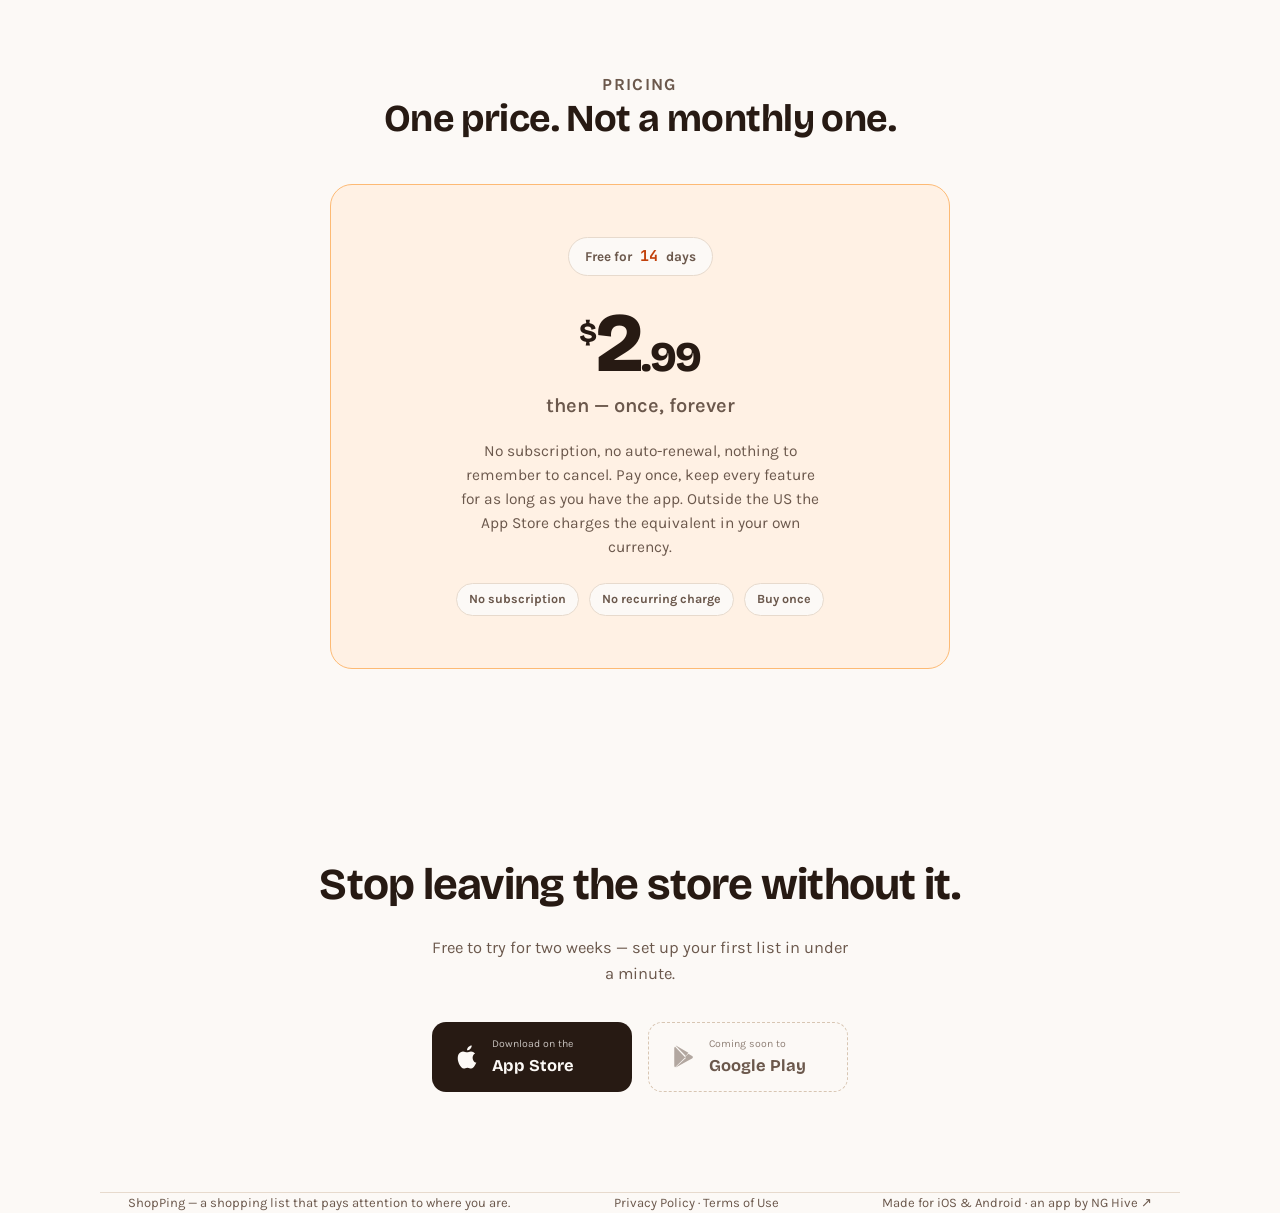
==== commit 3ab31bc9: "Add a "Good to know" note under How it works Three things testers asked about that the page never sa" ====
--- a/index.html
+++ b/index.html
@@ -444,6 +444,31 @@
     max-width: 30ch;
   }
 
+  /* The practical small print under the steps — the questions testers
+     actually asked, answered before anyone has to ask them. */
+  .good-to-know {
+    margin-top: 56px;
+    padding: 26px 28px;
+    border: 1px solid var(--sand);
+    border-radius: var(--radius-md);
+    background: var(--paper);
+  }
+  .good-to-know h3 {
+    font-size: 16px;
+    margin: 0 0 12px;
+  }
+  .good-to-know ul {
+    margin: 0;
+    padding-left: 20px;
+    display: grid;
+    gap: 8px;
+  }
+  .good-to-know li {
+    font-size: 15px;
+    color: var(--ink-soft);
+  }
+  .good-to-know b { color: var(--ink); font-weight: 600; }
+
   /* ---------- features ---------- */
 
   .features { padding: 88px 0; }
@@ -828,6 +853,15 @@
         <p>Your phone alerts you right there — with exactly what's still on that store's list.</p>
       </div>
     </div>
+
+    <div class="good-to-know">
+      <h3>Good to know</h3>
+      <ul>
+        <li><b>Nearby search shows the closest few, not every branch.</b> "Find nearby stores" lists up to the 5 closest within 50 miles (80 km), and "Any location" alerts cover up to the 8 closest. In a city with seventy Walgreens you'll see the nearest handful.</li>
+        <li><b>Store further away, or a chain that isn't listed?</b> Add it with "+ My own store" and put the pin on the map yourself — it gets its own list and alerts, like any other store.</li>
+        <li><b>Searching by name looks around the pin.</b> When adding your own store, move the pin to the right area first, then search — otherwise it looks near wherever the pin already is.</li>
+      </ul>
+    </div>
   </div>
 </section>
 
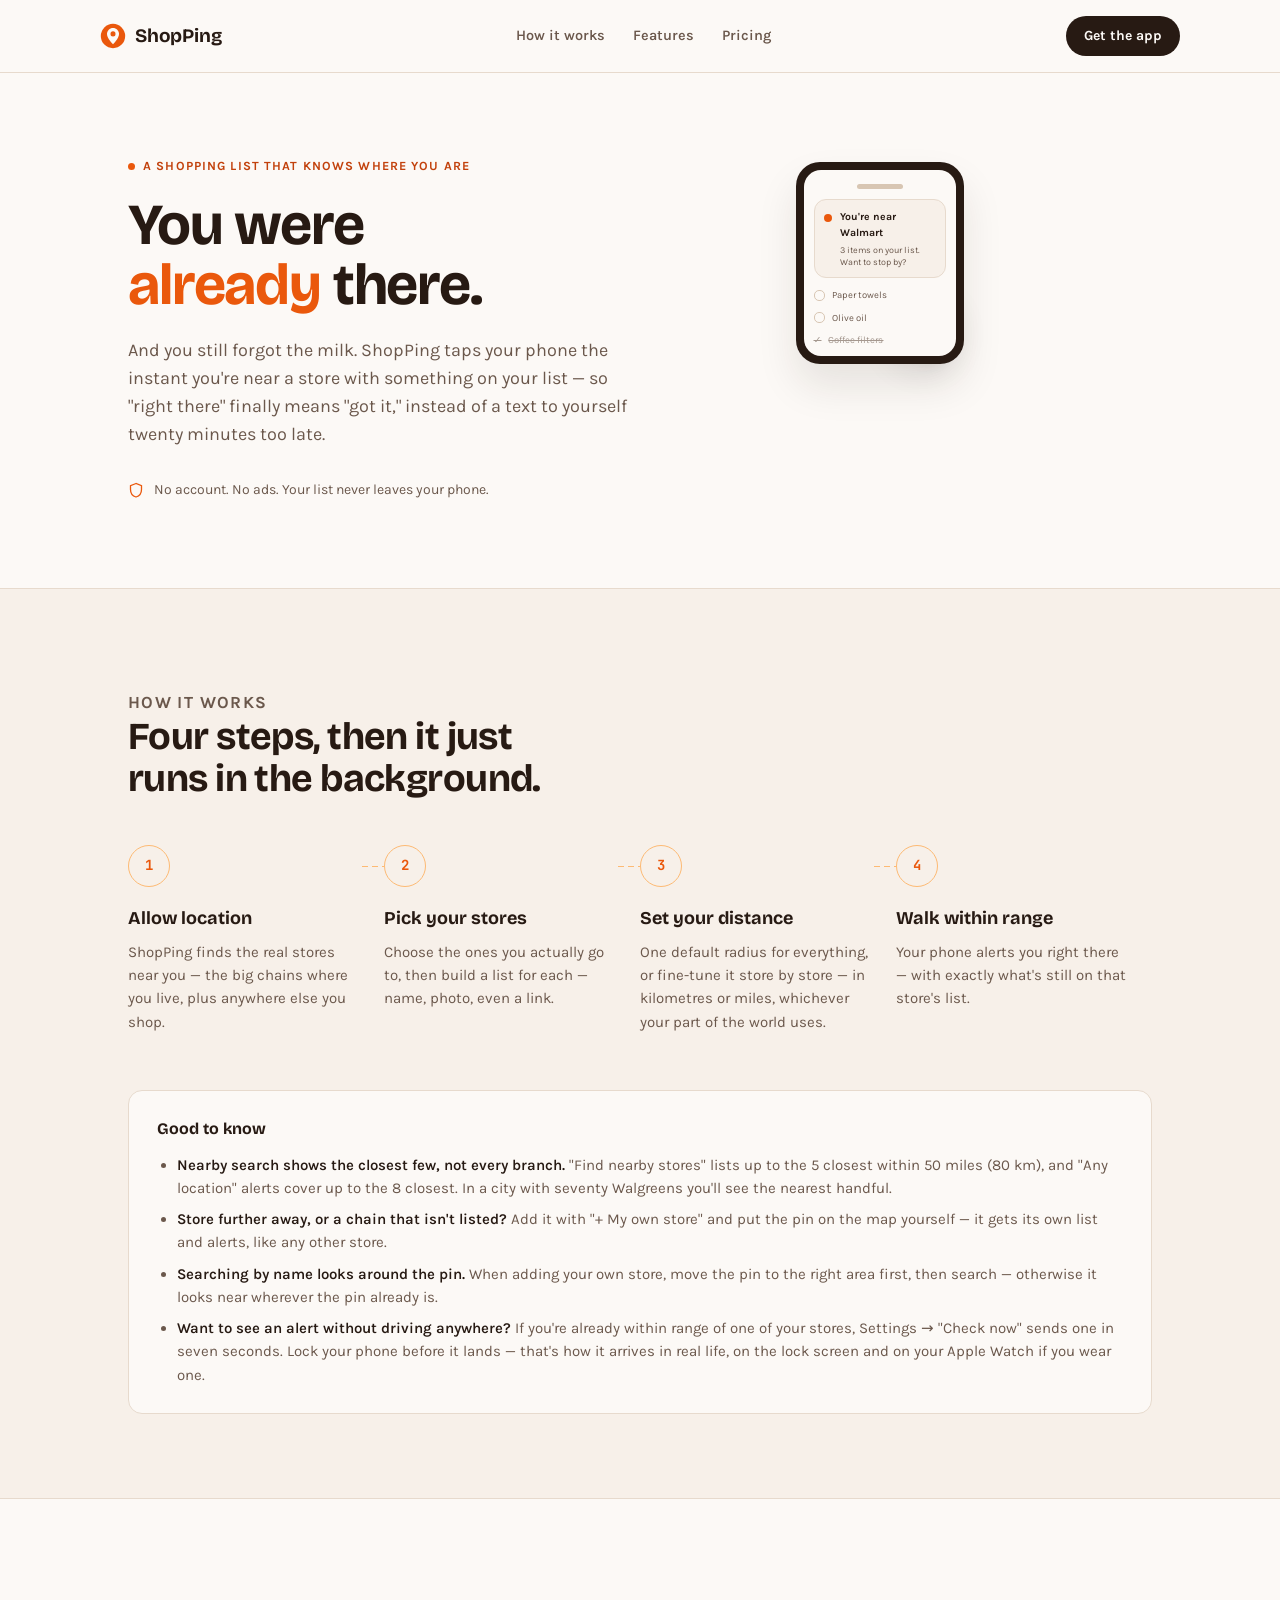
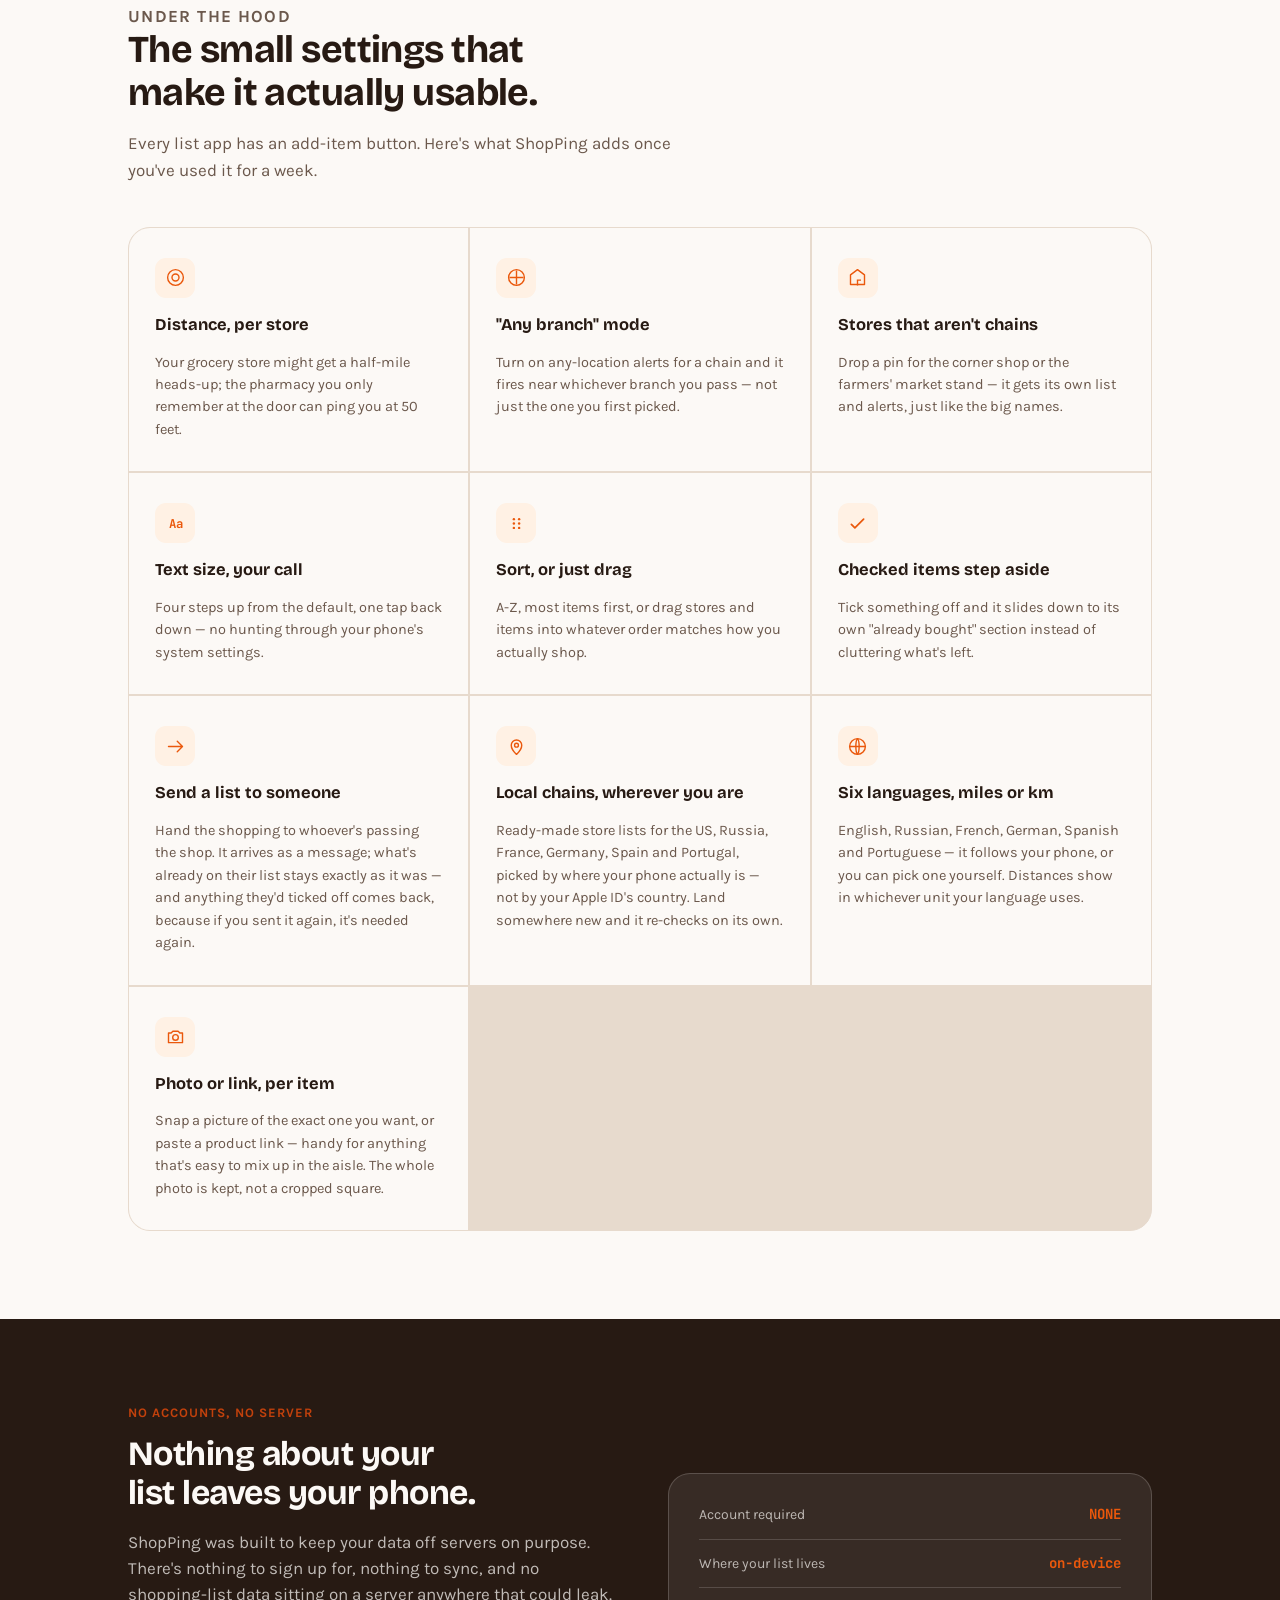
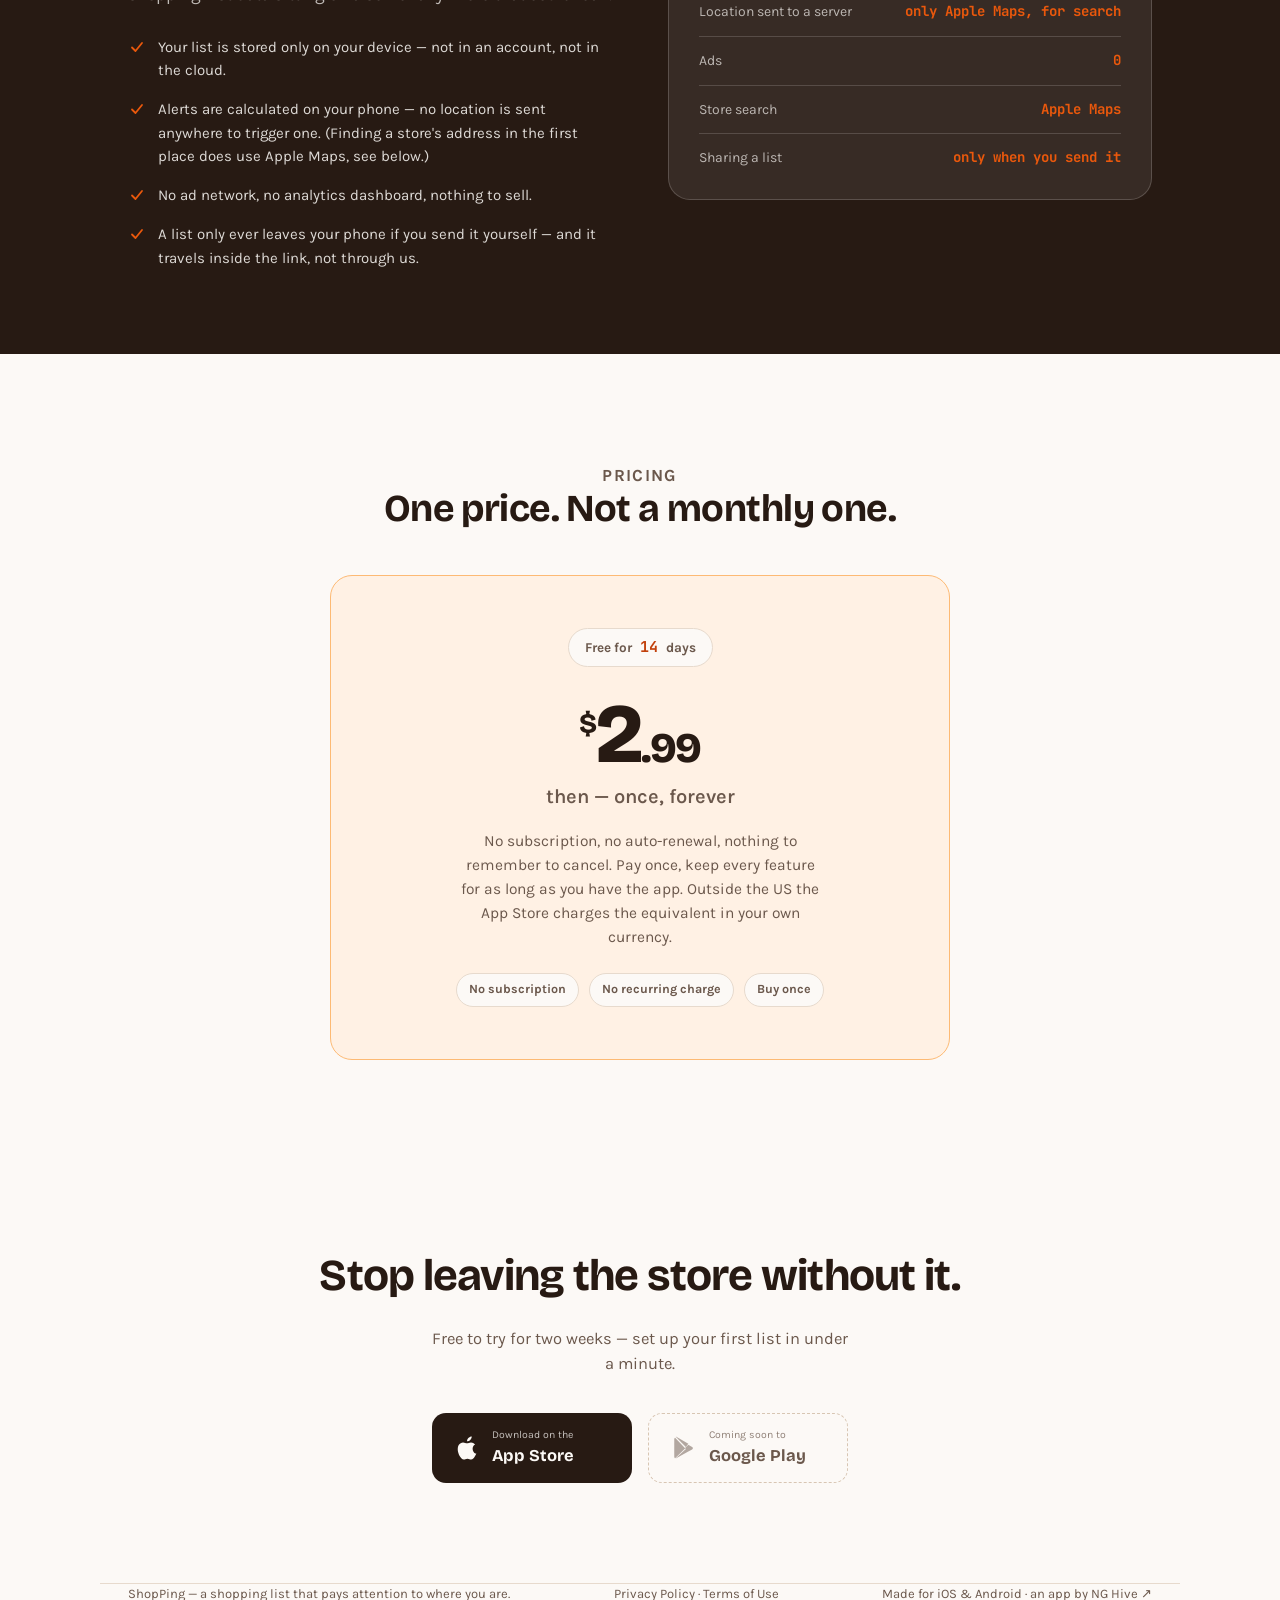
==== commit 132ae0b2: "Say where ShopPing works, not just what languages it speaks A card for the per-country store lists (" ====
--- a/index.html
+++ b/index.html
@@ -860,6 +860,7 @@
         <li><b>Nearby search shows the closest few, not every branch.</b> "Find nearby stores" lists up to the 5 closest within 50 miles (80 km), and "Any location" alerts cover up to the 8 closest. In a city with seventy Walgreens you'll see the nearest handful.</li>
         <li><b>Store further away, or a chain that isn't listed?</b> Add it with "+ My own store" and put the pin on the map yourself — it gets its own list and alerts, like any other store.</li>
         <li><b>Searching by name looks around the pin.</b> When adding your own store, move the pin to the right area first, then search — otherwise it looks near wherever the pin already is.</li>
+        <li><b>Want to see an alert without driving anywhere?</b> If you're already within range of one of your stores, Settings → "Check now" sends one in seven seconds. Lock your phone before it lands — that's how it arrives in real life, on the lock screen and on your Apple Watch if you wear one.</li>
       </ul>
     </div>
   </div>
@@ -906,17 +907,22 @@
       <div class="feature">
         <div class="feature-icon"><svg viewBox="0 0 24 24" fill="none"><path d="M4 12h16M14 6l6 6-6 6" stroke="var(--coral)" stroke-width="1.6" stroke-linecap="round" stroke-linejoin="round"/></svg></div>
         <h3>Send a list to someone</h3>
-        <p>Hand the shopping to whoever's passing the shop. It arrives as a message; what's already on their list stays exactly as it was.</p>
+        <p>Hand the shopping to whoever's passing the shop. It arrives as a message; what's already on their list stays exactly as it was — and anything they'd ticked off comes back, because if you sent it again, it's needed again.</p>
+      </div>
+      <div class="feature">
+        <div class="feature-icon"><svg viewBox="0 0 24 24" fill="none"><path d="M12 21s-6-5.6-6-10.5a6 6 0 0 1 12 0C18 15.4 12 21 12 21z" stroke="var(--coral)" stroke-width="1.6" stroke-linejoin="round"/><circle cx="12" cy="10.5" r="2.2" stroke="var(--coral)" stroke-width="1.6"/></svg></div>
+        <h3>Local chains, wherever you are</h3>
+        <p>Ready-made store lists for the US, Russia, France, Germany, Spain and Portugal, picked by where your phone actually is — not by your Apple ID's country. Land somewhere new and it re-checks on its own.</p>
       </div>
       <div class="feature">
         <div class="feature-icon"><svg viewBox="0 0 24 24" fill="none"><circle cx="12" cy="12" r="9" stroke="var(--coral)" stroke-width="1.6"/><path d="M3 12h18M12 3c2.5 2.6 2.5 15.4 0 18M12 3c-2.5 2.6-2.5 15.4 0 18" stroke="var(--coral)" stroke-width="1.6"/></svg></div>
-        <h3>Six languages</h3>
-        <p>English, Russian, French, German, Spanish and Portuguese — it follows your phone, or you can pick one yourself.</p>
+        <h3>Six languages, miles or km</h3>
+        <p>English, Russian, French, German, Spanish and Portuguese — it follows your phone, or you can pick one yourself. Distances show in whichever unit your language uses.</p>
       </div>
       <div class="feature">
         <div class="feature-icon"><svg viewBox="0 0 24 24" fill="none"><path d="M4 8h3l2-2h6l2 2h3v11H4V8z" stroke="var(--coral)" stroke-width="1.6" stroke-linejoin="round"/><circle cx="12" cy="13" r="3.2" stroke="var(--coral)" stroke-width="1.6"/></svg></div>
         <h3>Photo or link, per item</h3>
-        <p>Snap a picture of the exact one you want, or paste a product link — handy for anything that's easy to mix up in the aisle.</p>
+        <p>Snap a picture of the exact one you want, or paste a product link — handy for anything that's easy to mix up in the aisle. The whole photo is kept, not a cropped square.</p>
       </div>
     </div>
   </div>
@@ -1007,9 +1013,9 @@
 <footer class="wrap">
   <span>ShopPing — a shopping list that pays attention to where you are.</span>
   <span class="footer-legal">
-    <a href="legal.html#privacy">Privacy Policy</a>
+    <a href="legal#privacy">Privacy Policy</a>
     ·
-    <a href="legal.html#terms">Terms of Use</a>
+    <a href="legal#terms">Terms of Use</a>
   </span>
   <span class="footer-legal">Made for iOS &amp; Android · an app by <a href="https://nghive.app/" target="_blank" rel="noopener">NG Hive &#8599;</a></span>
 </footer>
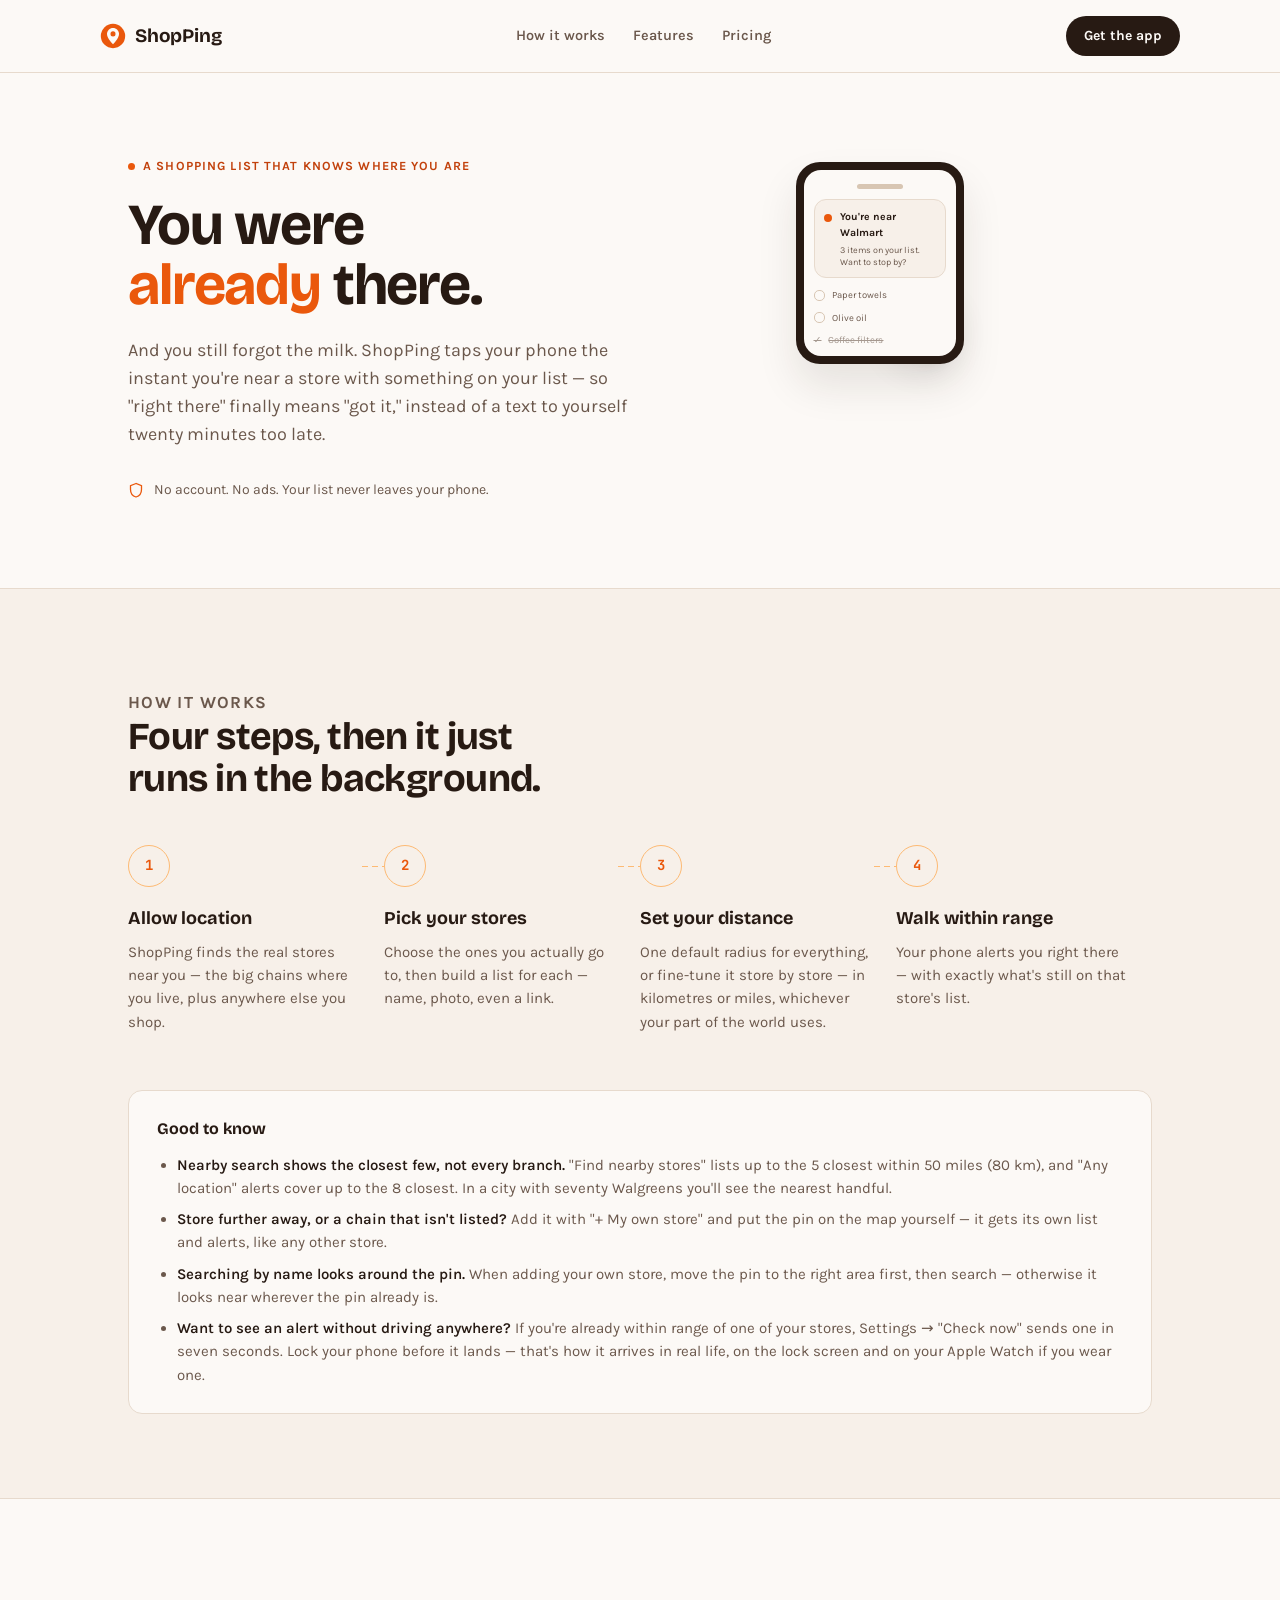
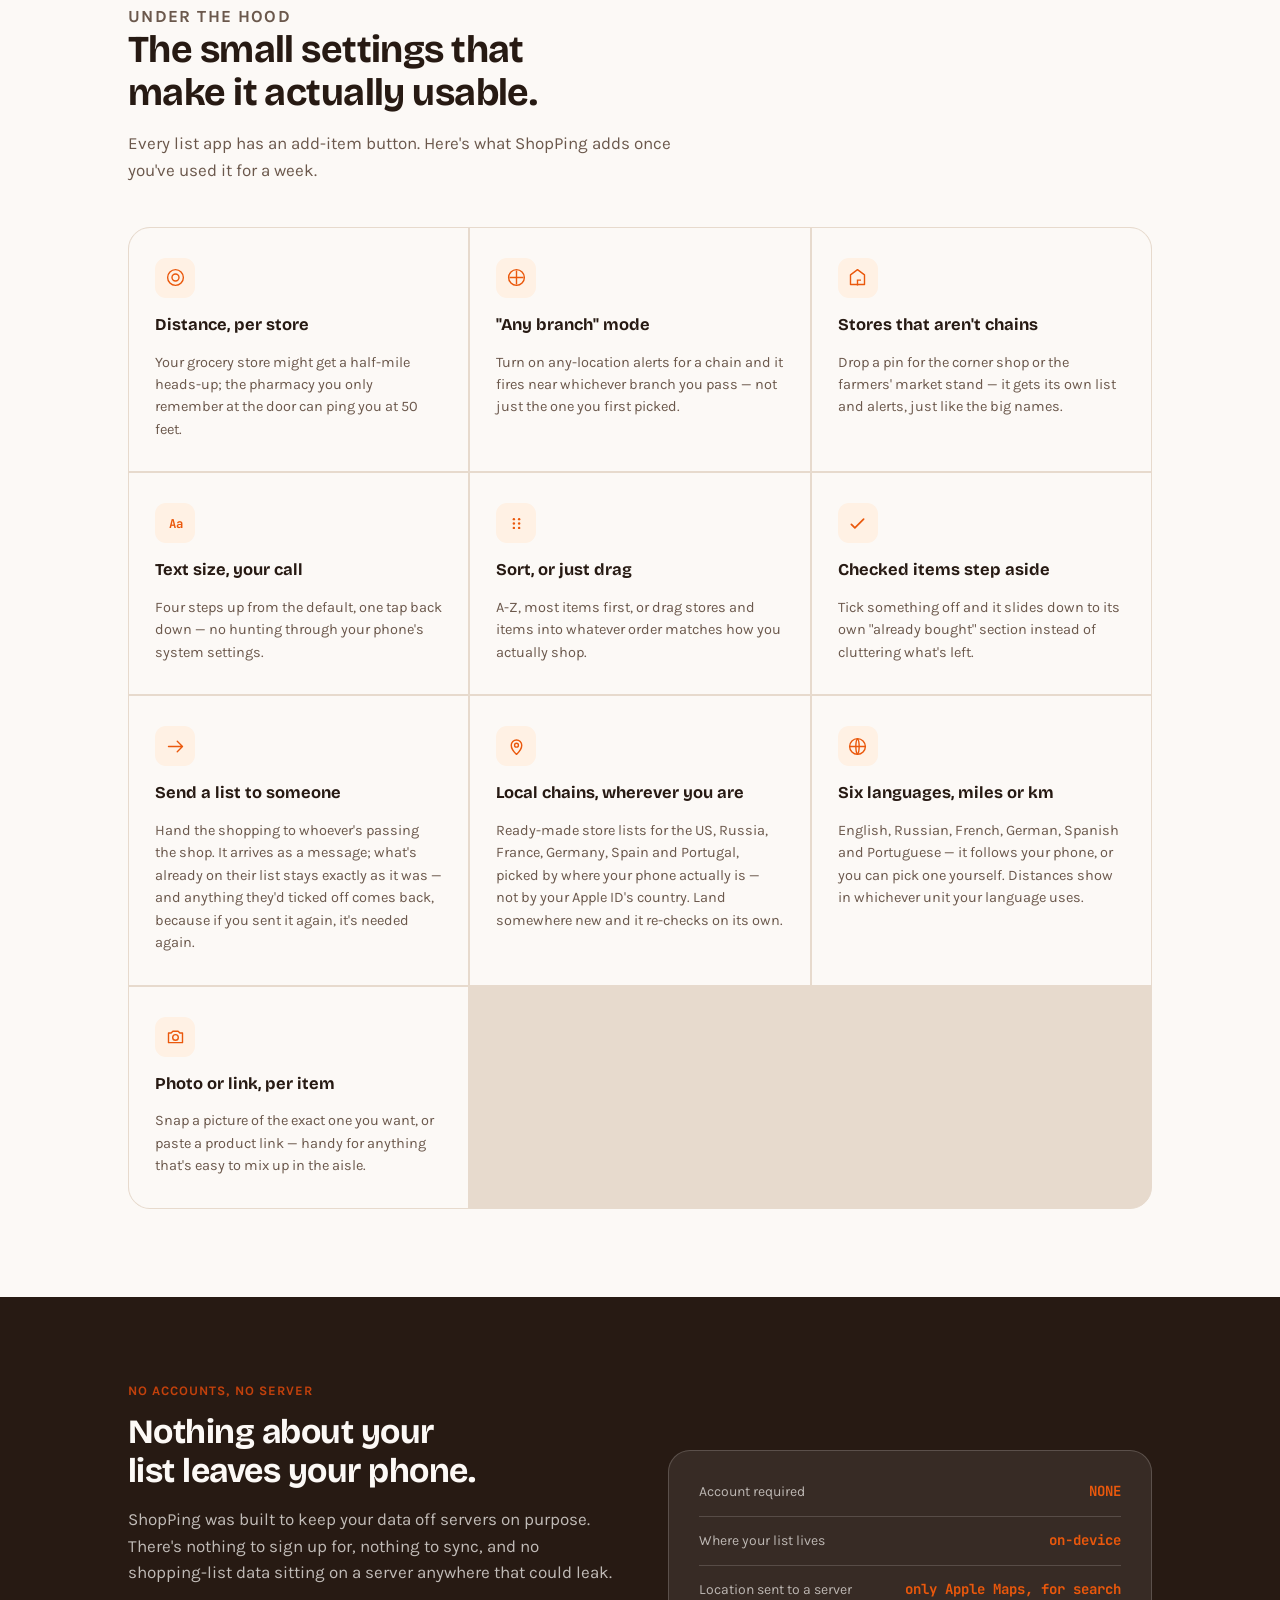
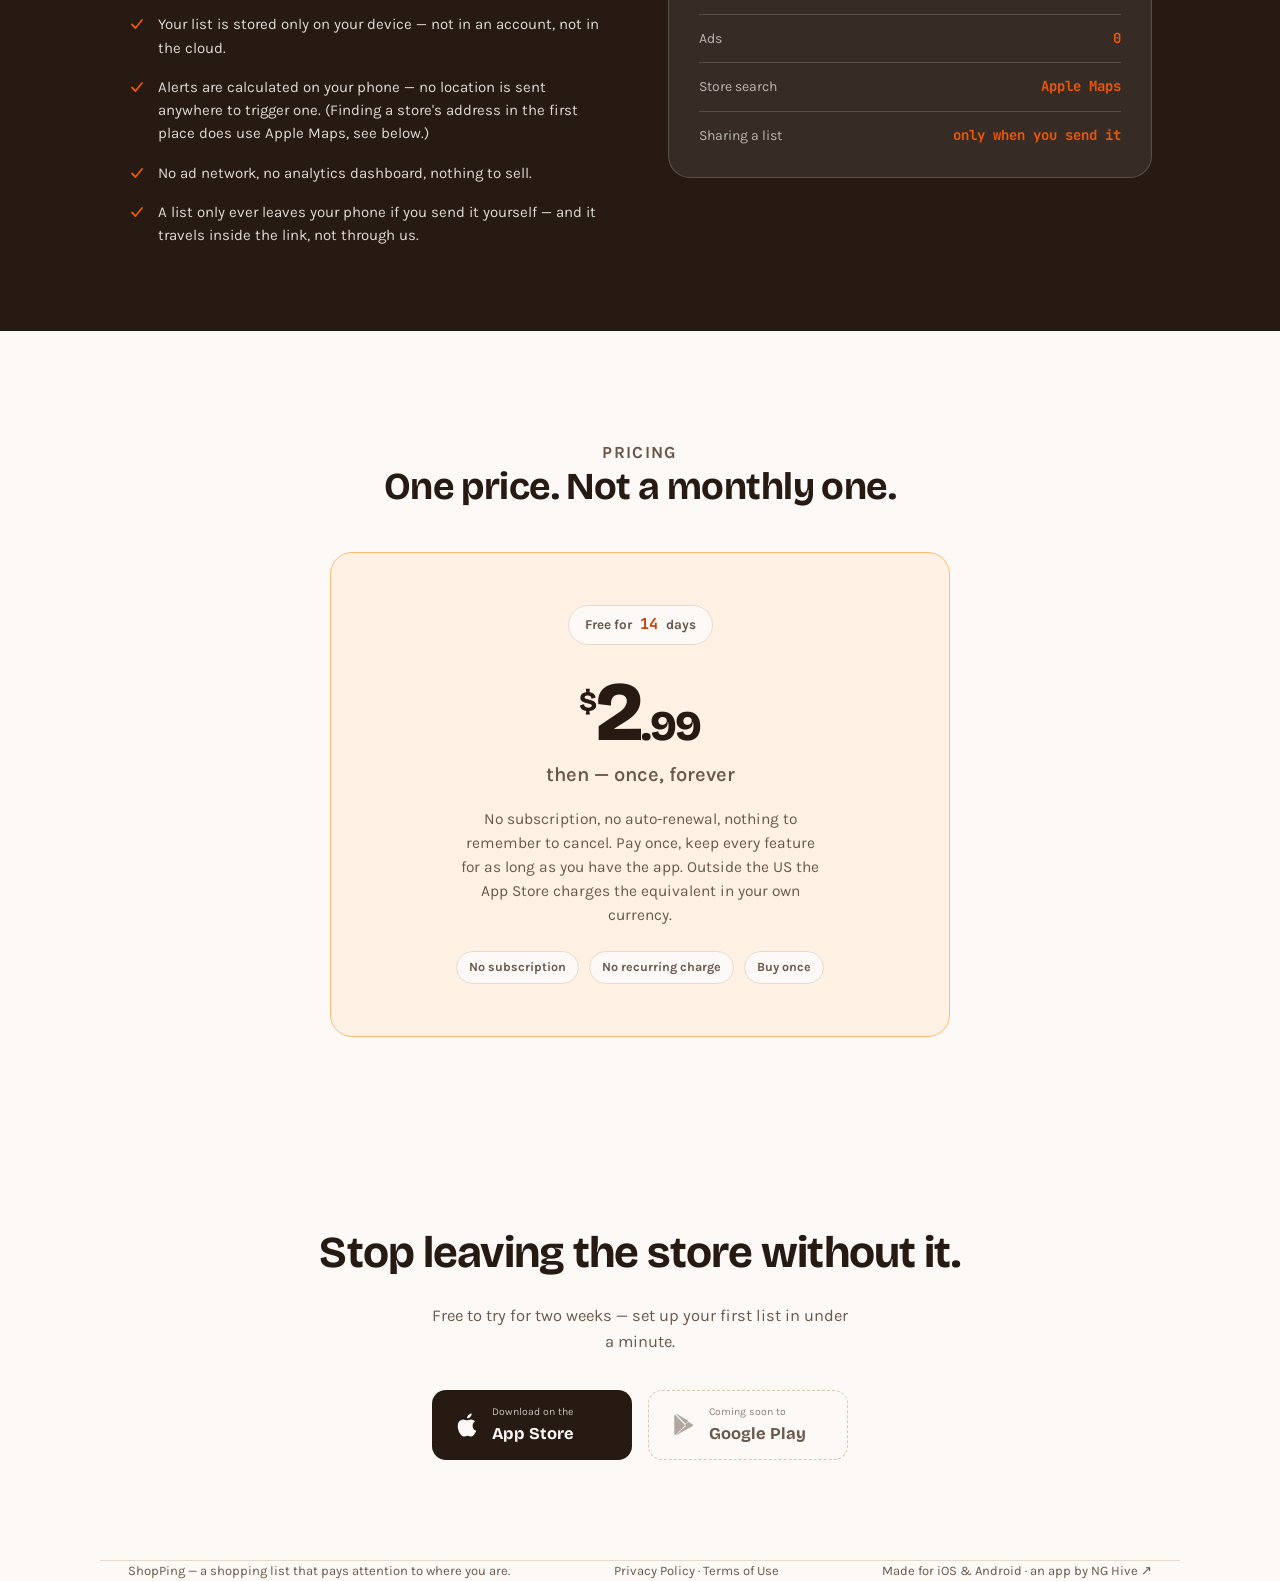
==== commit 07beccd5: "Drop the line about photos not being cropped Not keeping a photo whole is a bug, not a feature worth" ====
--- a/index.html
+++ b/index.html
@@ -922,7 +922,7 @@
       <div class="feature">
         <div class="feature-icon"><svg viewBox="0 0 24 24" fill="none"><path d="M4 8h3l2-2h6l2 2h3v11H4V8z" stroke="var(--coral)" stroke-width="1.6" stroke-linejoin="round"/><circle cx="12" cy="13" r="3.2" stroke="var(--coral)" stroke-width="1.6"/></svg></div>
         <h3>Photo or link, per item</h3>
-        <p>Snap a picture of the exact one you want, or paste a product link — handy for anything that's easy to mix up in the aisle. The whole photo is kept, not a cropped square.</p>
+        <p>Snap a picture of the exact one you want, or paste a product link — handy for anything that's easy to mix up in the aisle.</p>
       </div>
     </div>
   </div>
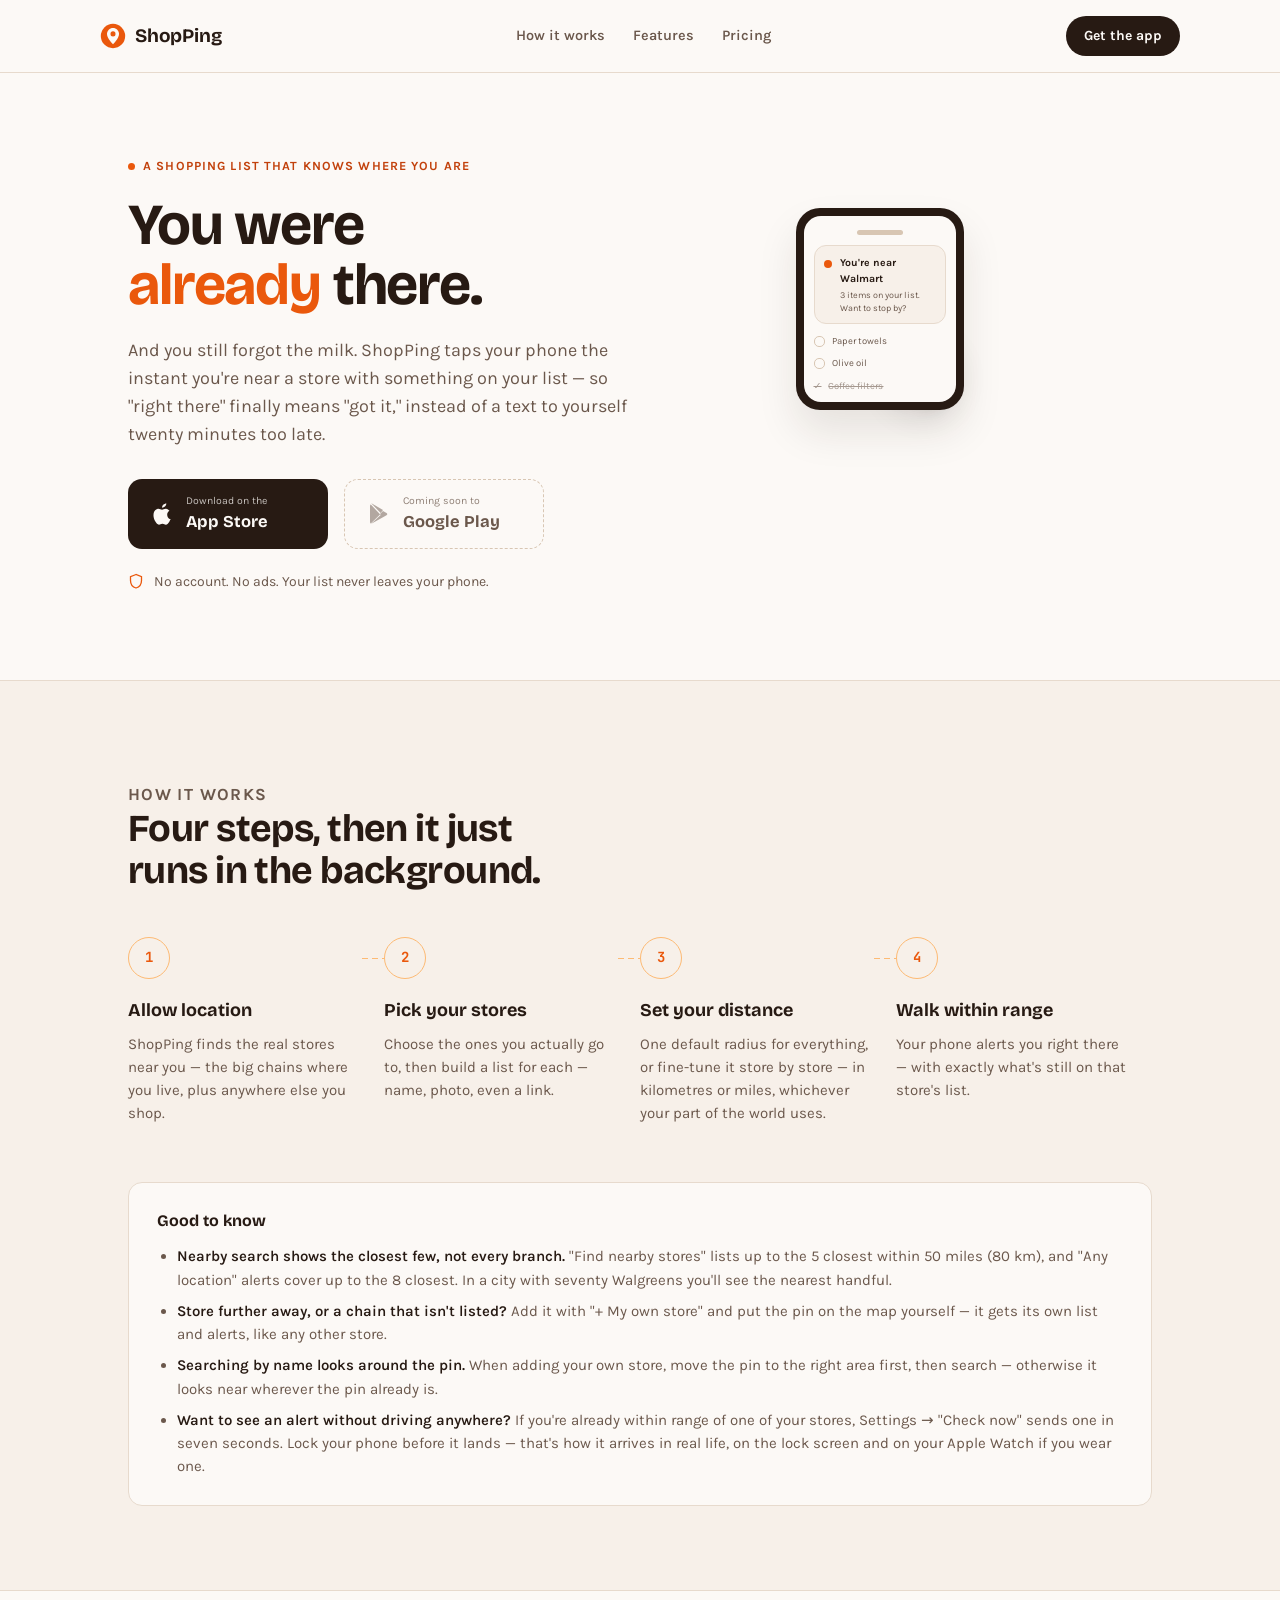
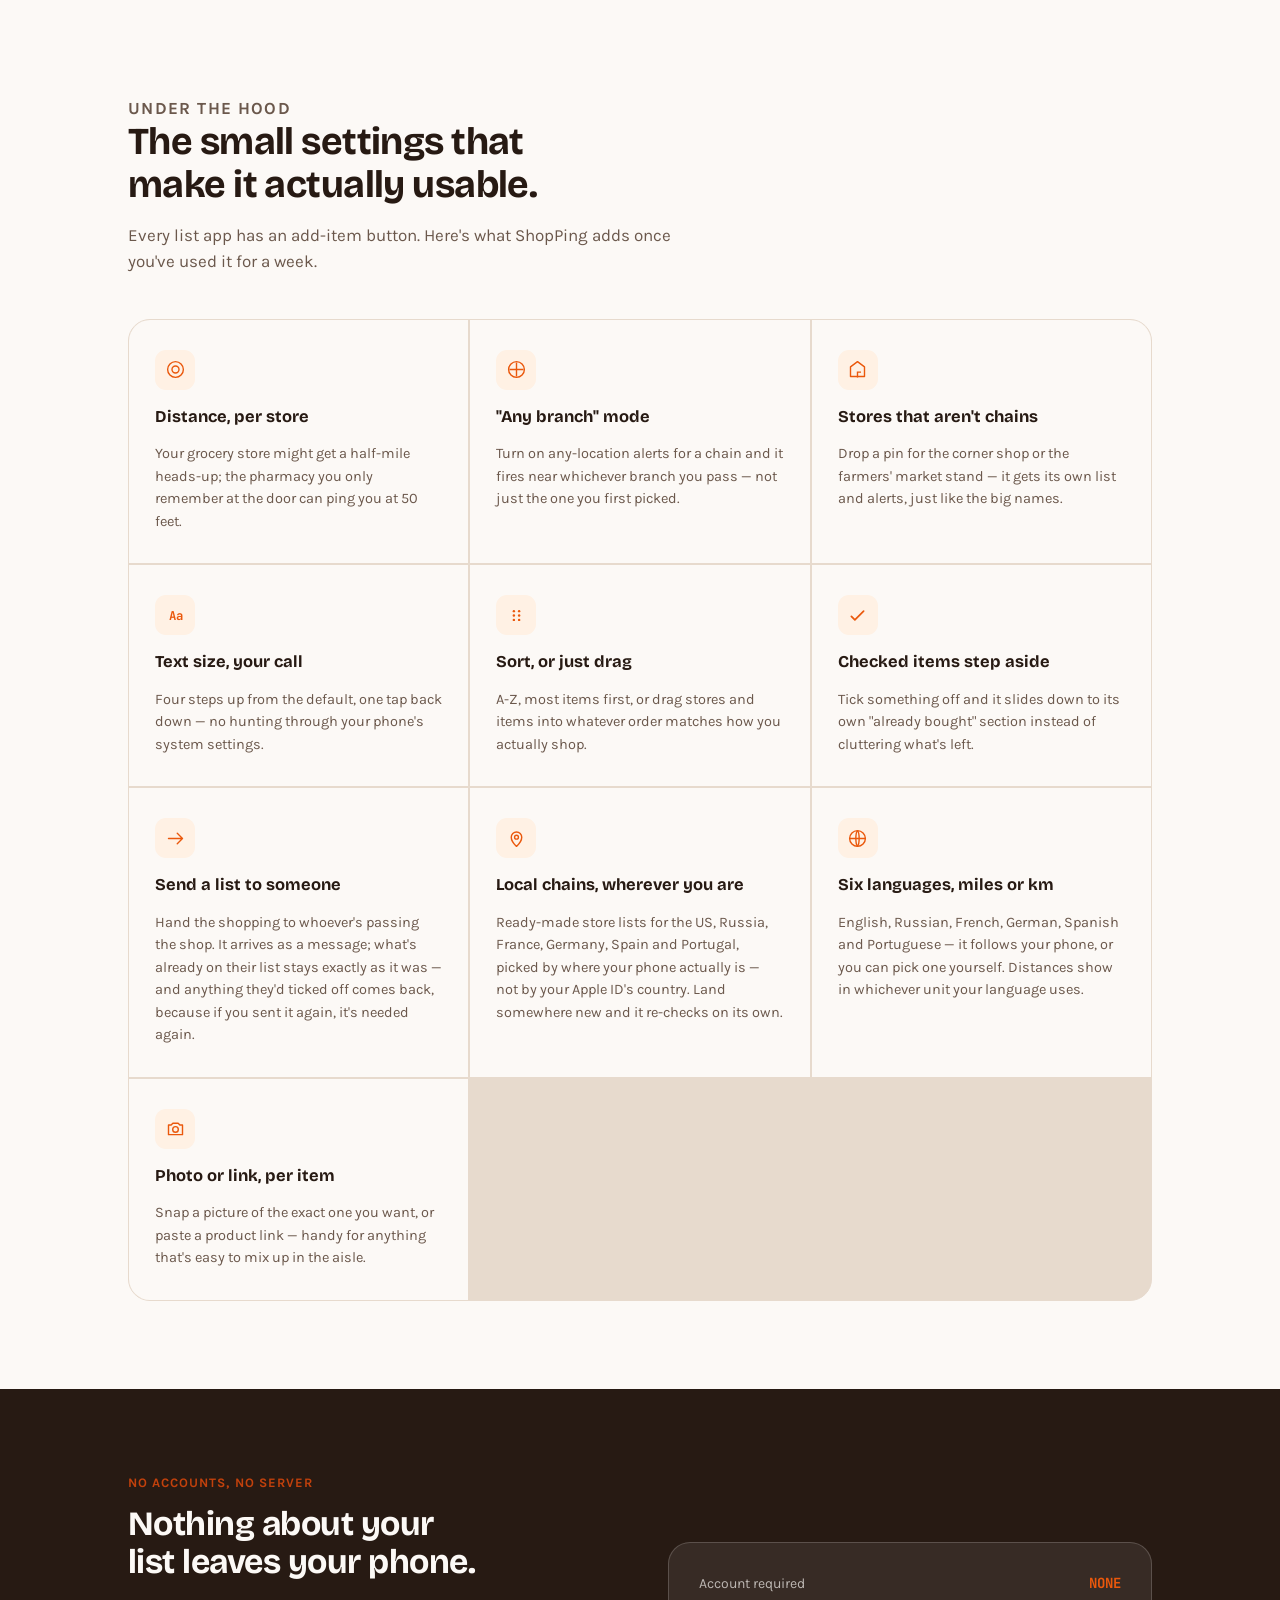
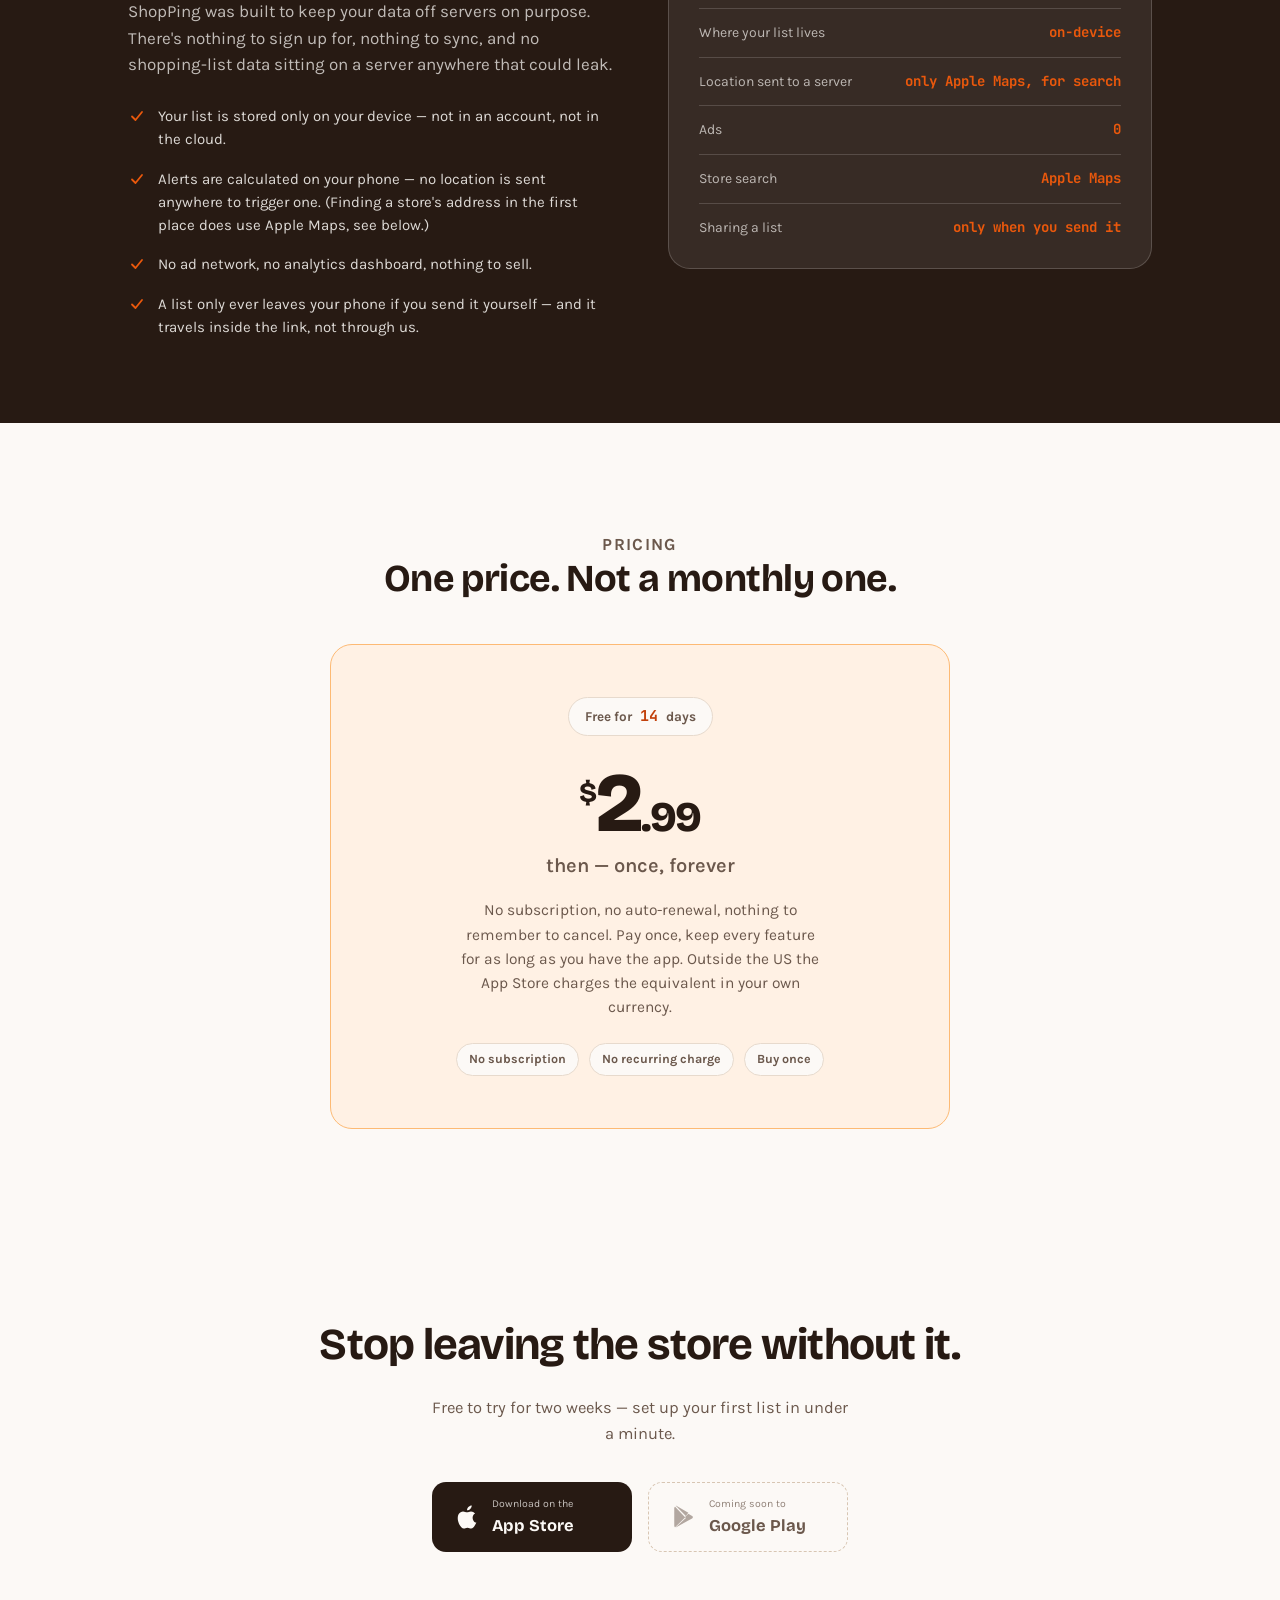
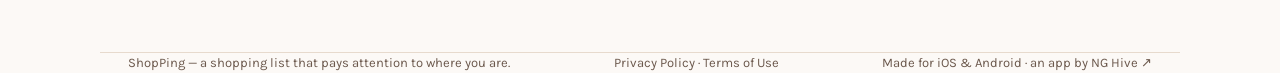
==== commit 9c6e5020: "Add App Store and Google Play buttons at the top and bottom Stores without a link yet get a "coming " ====
--- a/index.html
+++ b/index.html
@@ -724,6 +724,13 @@
   }
   .store-btn.disabled svg { opacity: 0.5; }
 
+  .hero-stores {
+    justify-content: flex-start;
+    margin-top: 30px;
+  }
+
+  .hero-stores + .hero-trust { margin-top: 22px; }
+
   .download-note {
     margin-top: 18px;
     font-size: 13px;
@@ -787,6 +794,17 @@
         near a store with something on your list — so "right there" finally means
         "got it," instead of a text to yourself twenty minutes too late.
       </p>
+      <div class="store-buttons hero-stores">
+        <a class="store-btn" href="https://apps.apple.com/app/id6802057059" target="_blank" rel="noopener">
+          <svg width="24" height="24" viewBox="0 0 24 24" fill="currentColor" aria-hidden="true"><path d="M16.365 1.43c0 1.14-.463 2.096-1.184 2.883-.796.83-2.083 1.474-3.13 1.474-.11-1.11.464-2.223 1.183-2.94.796-.83 2.148-1.443 3.131-1.417zM20.62 17.104c-.472 1.09-.694 1.577-1.297 2.548-.842 1.35-2.03 3.036-3.501 3.05-1.303.014-1.64-.85-3.41-.84-1.77.01-2.14.855-3.443.841-1.472-.014-2.596-1.53-3.438-2.878-2.36-3.78-2.607-8.22-1.15-10.582.958-1.535 2.518-2.432 3.987-2.432 1.494 0 2.435.85 3.673.85 1.203 0 1.933-.85 3.674-.85 1.32 0 2.717.72 3.717 1.964-3.27 1.79-2.74 6.463.188 8.329z"/></svg>
+          <span class="kv"><span class="small">Download on the</span><span class="big">App Store</span></span>
+        </a>
+        <!-- Google Play: no link yet — swap this span for a link once the app is live -->
+        <span class="store-btn disabled" aria-disabled="true" title="Coming soon">
+          <svg width="24" height="24" viewBox="0 0 24 24" fill="currentColor" aria-hidden="true"><path d="M3.6 2.6c-.4.4-.6.9-.6 1.5v15.8c0 .6.2 1.1.6 1.5l.2.1L13 12.4v-.2L3.8 2.5l-.2.1zM16 15.3l-3-3v-.2l3-3 3.5 2c1 .6 1 1.6 0 2.2l-3.5 2zM4.4 21.5 13.7 13l2.3 2.3-10.8 6c-.3.2-.7.3-1 .2l.2 0zM13.7 11l-9.3-9.4c.3-.1.6 0 .9.2L16 8l-2.3 3z"/></svg>
+          <span class="kv"><span class="small">Coming soon to</span><span class="big">Google Play</span></span>
+        </span>
+      </div>
       <div class="hero-trust">
         <svg width="16" height="16" viewBox="0 0 16 16" fill="none"><path d="M8 1.5 2.5 3.6v3.8c0 3.6 2.3 6.6 5.5 7.6 3.2-1 5.5-4 5.5-7.6V3.6L8 1.5z" stroke="var(--coral)" stroke-width="1.3"/></svg>
         No account. No ads. Your list never leaves your phone.
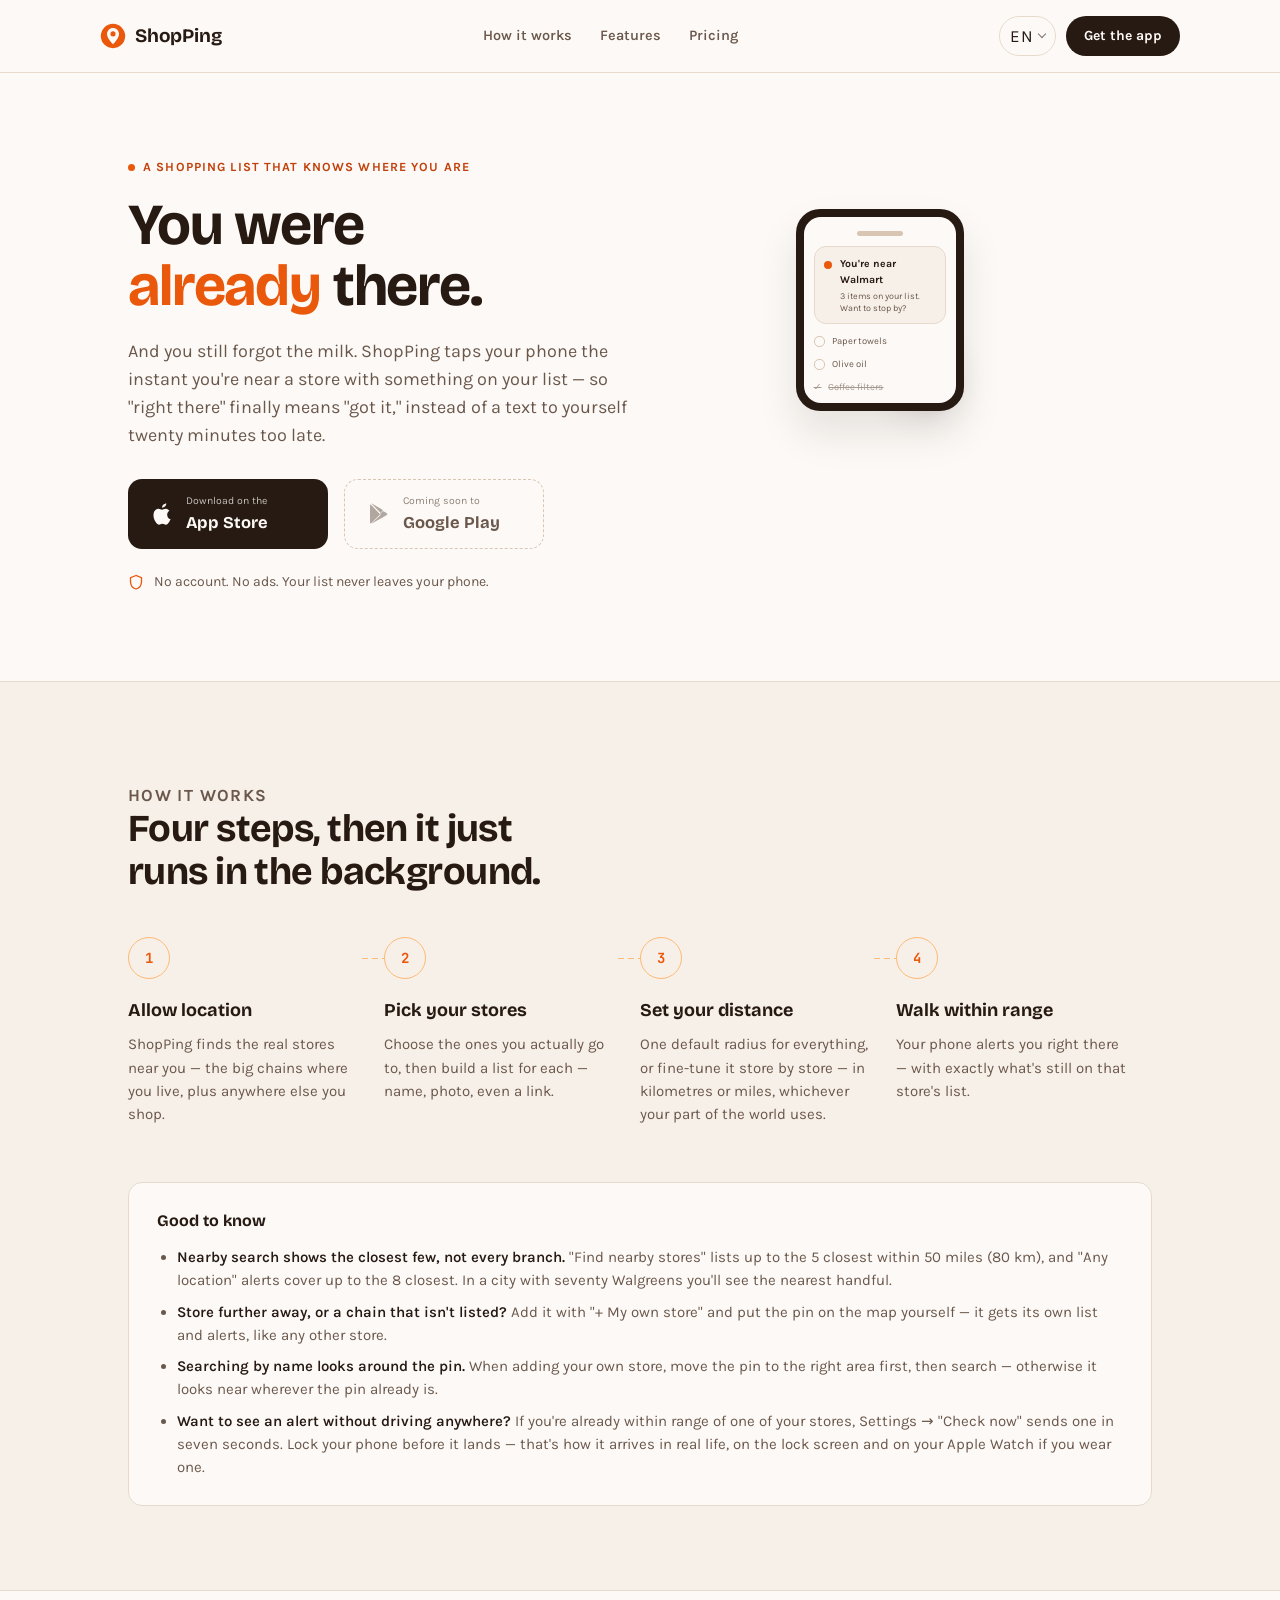
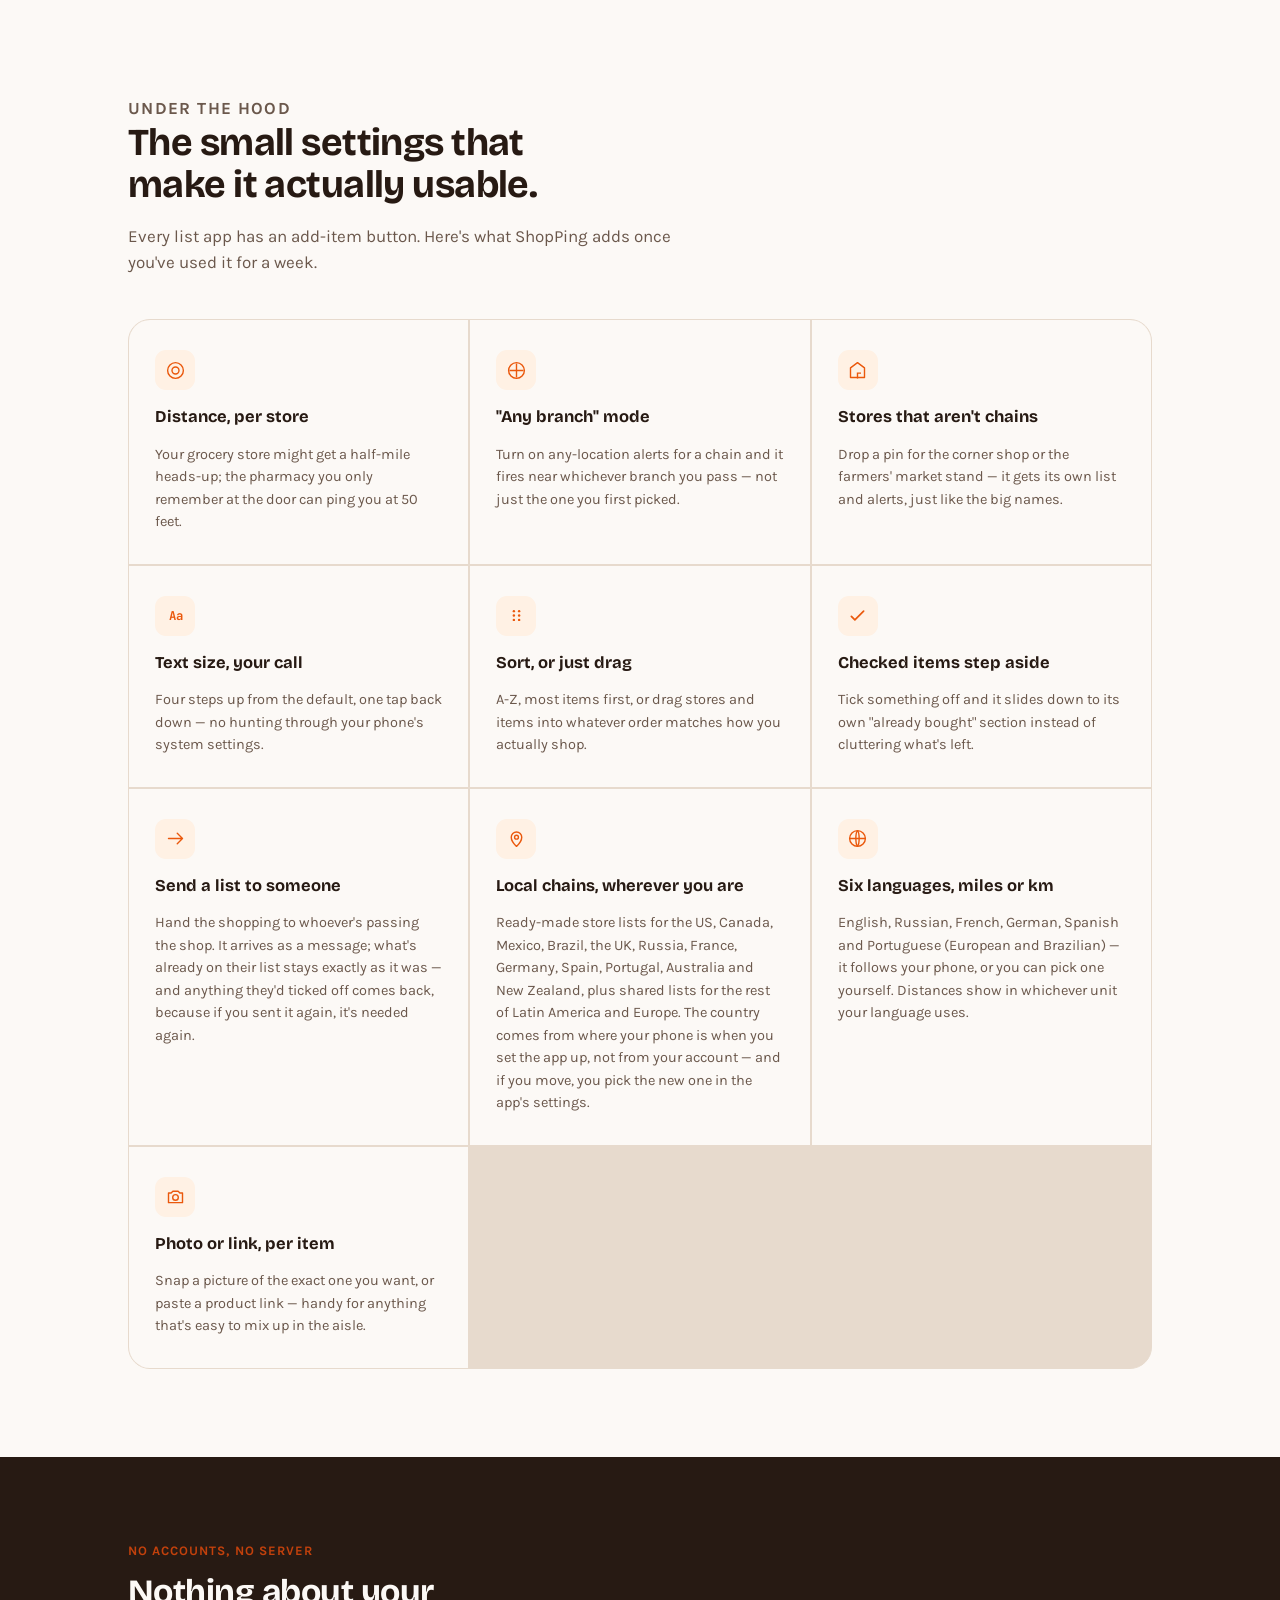
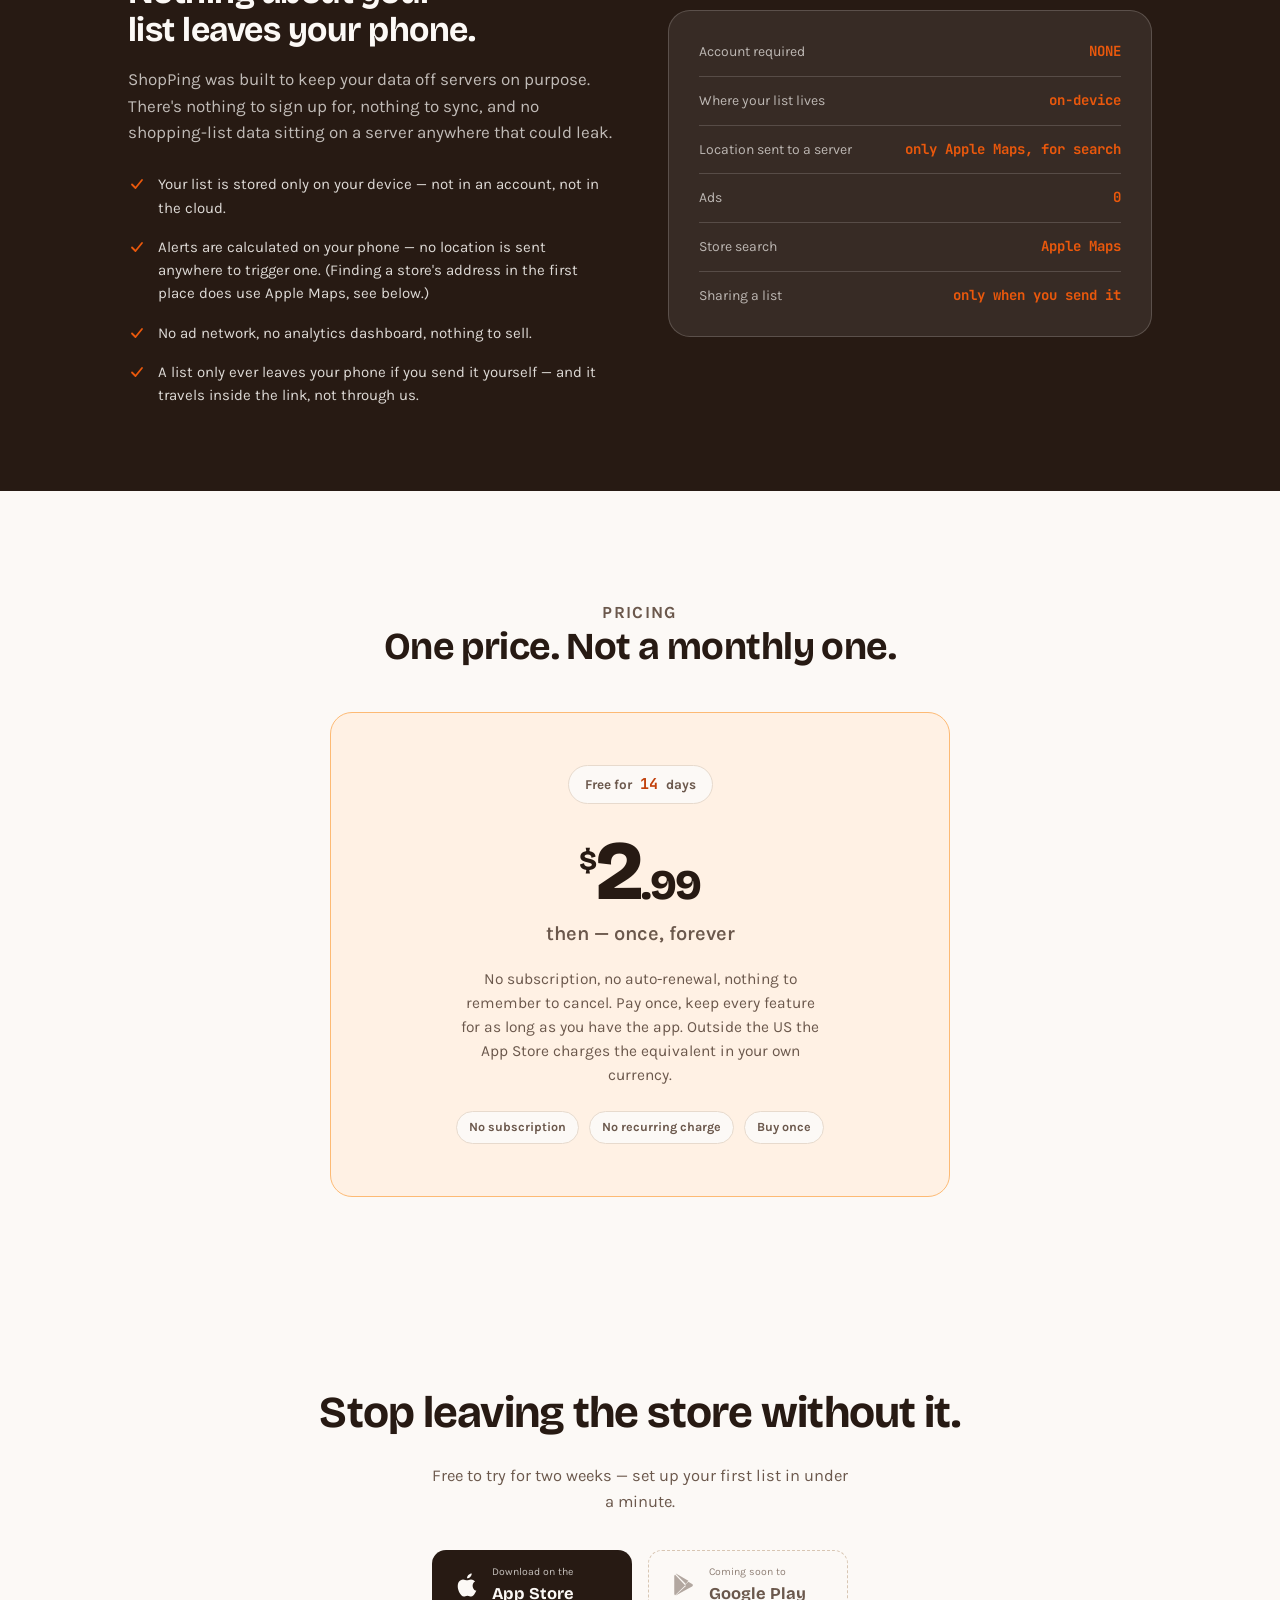
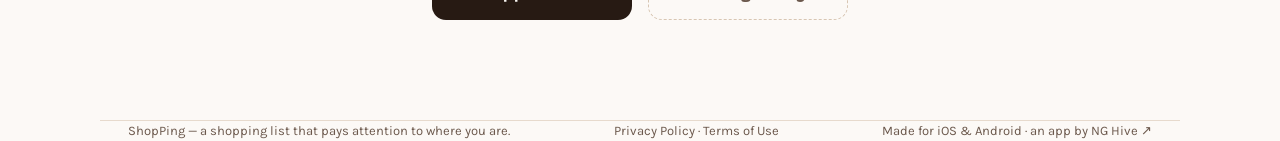
==== commit fa25e42d: "Stop promising an automatic country re-check, and list the new countries The app no longer re-checks" ====
--- a/index.html
+++ b/index.html
@@ -1,5 +1,5 @@
 <!DOCTYPE html>
-<html lang="en">
+<html lang="en" data-home>
 <head>
 <meta charset="utf-8">
 <meta name="viewport" content="width=device-width, initial-scale=1">
@@ -146,6 +146,8 @@
   .topnav a { text-decoration: none; }
   .topnav a:hover { color: var(--coral); }
 
+  .topbar-end { display: flex; align-items: center; gap: 10px; }
+
   .nav-cta {
     background: var(--ink);
     color: var(--paper);
@@ -762,6 +764,40 @@
 <meta property="og:type" content="website">
 <meta name="twitter:card" content="summary_large_image">
 <script type="application/ld+json">{"@context": "https://schema.org", "@type": "SoftwareApplication", "name": "ShopPing Nearby", "alternateName": "ShopPing", "operatingSystem": "iOS", "applicationCategory": "LifestyleApplication", "url": "https://shopping.nghive.app/", "downloadUrl": "https://apps.apple.com/us/app/shopping-nearby/id6802057059", "image": "https://nghive.app/assets/header.jpg", "description": "A shopping list that reminds you when you are near a store that still has items on the list.", "offers": {"@type": "Offer", "price": "2.99", "priceCurrency": "USD", "description": "14-day free trial, then a one-time purchase"}, "publisher": {"@type": "Organization", "name": "NG Hive", "url": "https://nghive.app/"}}</script>
+<link rel="alternate" hreflang="en" href="https://shopping.nghive.app/">
+<link rel="alternate" hreflang="es" href="https://shopping.nghive.app/es/">
+<link rel="alternate" hreflang="de" href="https://shopping.nghive.app/de/">
+<link rel="alternate" hreflang="fr" href="https://shopping.nghive.app/fr/">
+<link rel="alternate" hreflang="ru" href="https://shopping.nghive.app/ru/">
+<link rel="alternate" hreflang="pt" href="https://shopping.nghive.app/pt/">
+<link rel="alternate" hreflang="x-default" href="https://shopping.nghive.app/">
+<style>
+  /* language picker */
+  .lang-pick { position: relative; flex: none; }
+  .lang-pick summary {
+    list-style: none; cursor: pointer; user-select: none;
+    display: inline-flex; align-items: center; gap: 5px;
+    padding: 6px 10px; border: 1px solid var(--sand); border-radius: 999px;
+    font: 700 12px/1.2 inherit; letter-spacing: .06em; color: var(--ink);
+  }
+  .lang-pick summary::-webkit-details-marker { display: none; }
+  .lang-pick summary::after { content: ""; width: 5px; height: 5px; border: solid currentColor; border-width: 0 1.5px 1.5px 0; transform: translateY(-2px) rotate(45deg); opacity: .6; }
+  .lang-pick summary:hover, .lang-pick[open] summary { border-color: var(--coral); }
+  .lang-pick ul {
+    position: absolute; right: 0; top: calc(100% + 8px); z-index: 60;
+    margin: 0; padding: 6px; list-style: none; min-width: 150px;
+    background: var(--paper); border: 1px solid var(--sand); border-radius: 12px;
+    box-shadow: 0 14px 34px rgba(0, 0, 0, .16);
+  }
+  .lang-pick li { margin: 0; }
+  .lang-pick a {
+    display: block; padding: 7px 12px; border-radius: calc(12px - 4px);
+    color: var(--ink); text-decoration: none; border: 0; font-weight: 500; font-size: 14.5px; letter-spacing: 0; text-transform: none;
+  }
+  .lang-pick a:hover { background: color-mix(in srgb, var(--coral) 12%, transparent); }
+  .lang-pick a[aria-current] { color: var(--coral); font-weight: 700; }
+</style>
+<script src="lang.js" defer></script>
 </head>
 <body>
 
@@ -780,7 +816,20 @@
       <a href="#features">Features</a>
       <a href="#pricing">Pricing</a>
     </nav>
-    <a class="nav-cta" href="#download">Get the app</a>
+    <div class="topbar-end">
+      <details class="lang-pick">
+        <summary aria-label="Language">EN</summary>
+        <ul>
+          <li><a href="./" lang="en" hreflang="en" aria-current="page">English</a></li>
+          <li><a href="es/" lang="es" hreflang="es">Español</a></li>
+          <li><a href="de/" lang="de" hreflang="de">Deutsch</a></li>
+          <li><a href="fr/" lang="fr" hreflang="fr">Français</a></li>
+          <li><a href="ru/" lang="ru" hreflang="ru">Русский</a></li>
+          <li><a href="pt/" lang="pt" hreflang="pt">Português</a></li>
+        </ul>
+      </details>
+      <a class="nav-cta" href="#download">Get the app</a>
+    </div>
   </div>
 </header>
 
@@ -930,12 +979,12 @@
       <div class="feature">
         <div class="feature-icon"><svg viewBox="0 0 24 24" fill="none"><path d="M12 21s-6-5.6-6-10.5a6 6 0 0 1 12 0C18 15.4 12 21 12 21z" stroke="var(--coral)" stroke-width="1.6" stroke-linejoin="round"/><circle cx="12" cy="10.5" r="2.2" stroke="var(--coral)" stroke-width="1.6"/></svg></div>
         <h3>Local chains, wherever you are</h3>
-        <p>Ready-made store lists for the US, Russia, France, Germany, Spain and Portugal, picked by where your phone actually is — not by your Apple ID's country. Land somewhere new and it re-checks on its own.</p>
+        <p>Ready-made store lists for the US, Canada, Mexico, Brazil, the UK, Russia, France, Germany, Spain, Portugal, Australia and New Zealand, plus shared lists for the rest of Latin America and Europe. The country comes from where your phone is when you set the app up, not from your account — and if you move, you pick the new one in the app's settings.</p>
       </div>
       <div class="feature">
         <div class="feature-icon"><svg viewBox="0 0 24 24" fill="none"><circle cx="12" cy="12" r="9" stroke="var(--coral)" stroke-width="1.6"/><path d="M3 12h18M12 3c2.5 2.6 2.5 15.4 0 18M12 3c-2.5 2.6-2.5 15.4 0 18" stroke="var(--coral)" stroke-width="1.6"/></svg></div>
         <h3>Six languages, miles or km</h3>
-        <p>English, Russian, French, German, Spanish and Portuguese — it follows your phone, or you can pick one yourself. Distances show in whichever unit your language uses.</p>
+        <p>English, Russian, French, German, Spanish and Portuguese (European and Brazilian) — it follows your phone, or you can pick one yourself. Distances show in whichever unit your language uses.</p>
       </div>
       <div class="feature">
         <div class="feature-icon"><svg viewBox="0 0 24 24" fill="none"><path d="M4 8h3l2-2h6l2 2h3v11H4V8z" stroke="var(--coral)" stroke-width="1.6" stroke-linejoin="round"/><circle cx="12" cy="13" r="3.2" stroke="var(--coral)" stroke-width="1.6"/></svg></div>
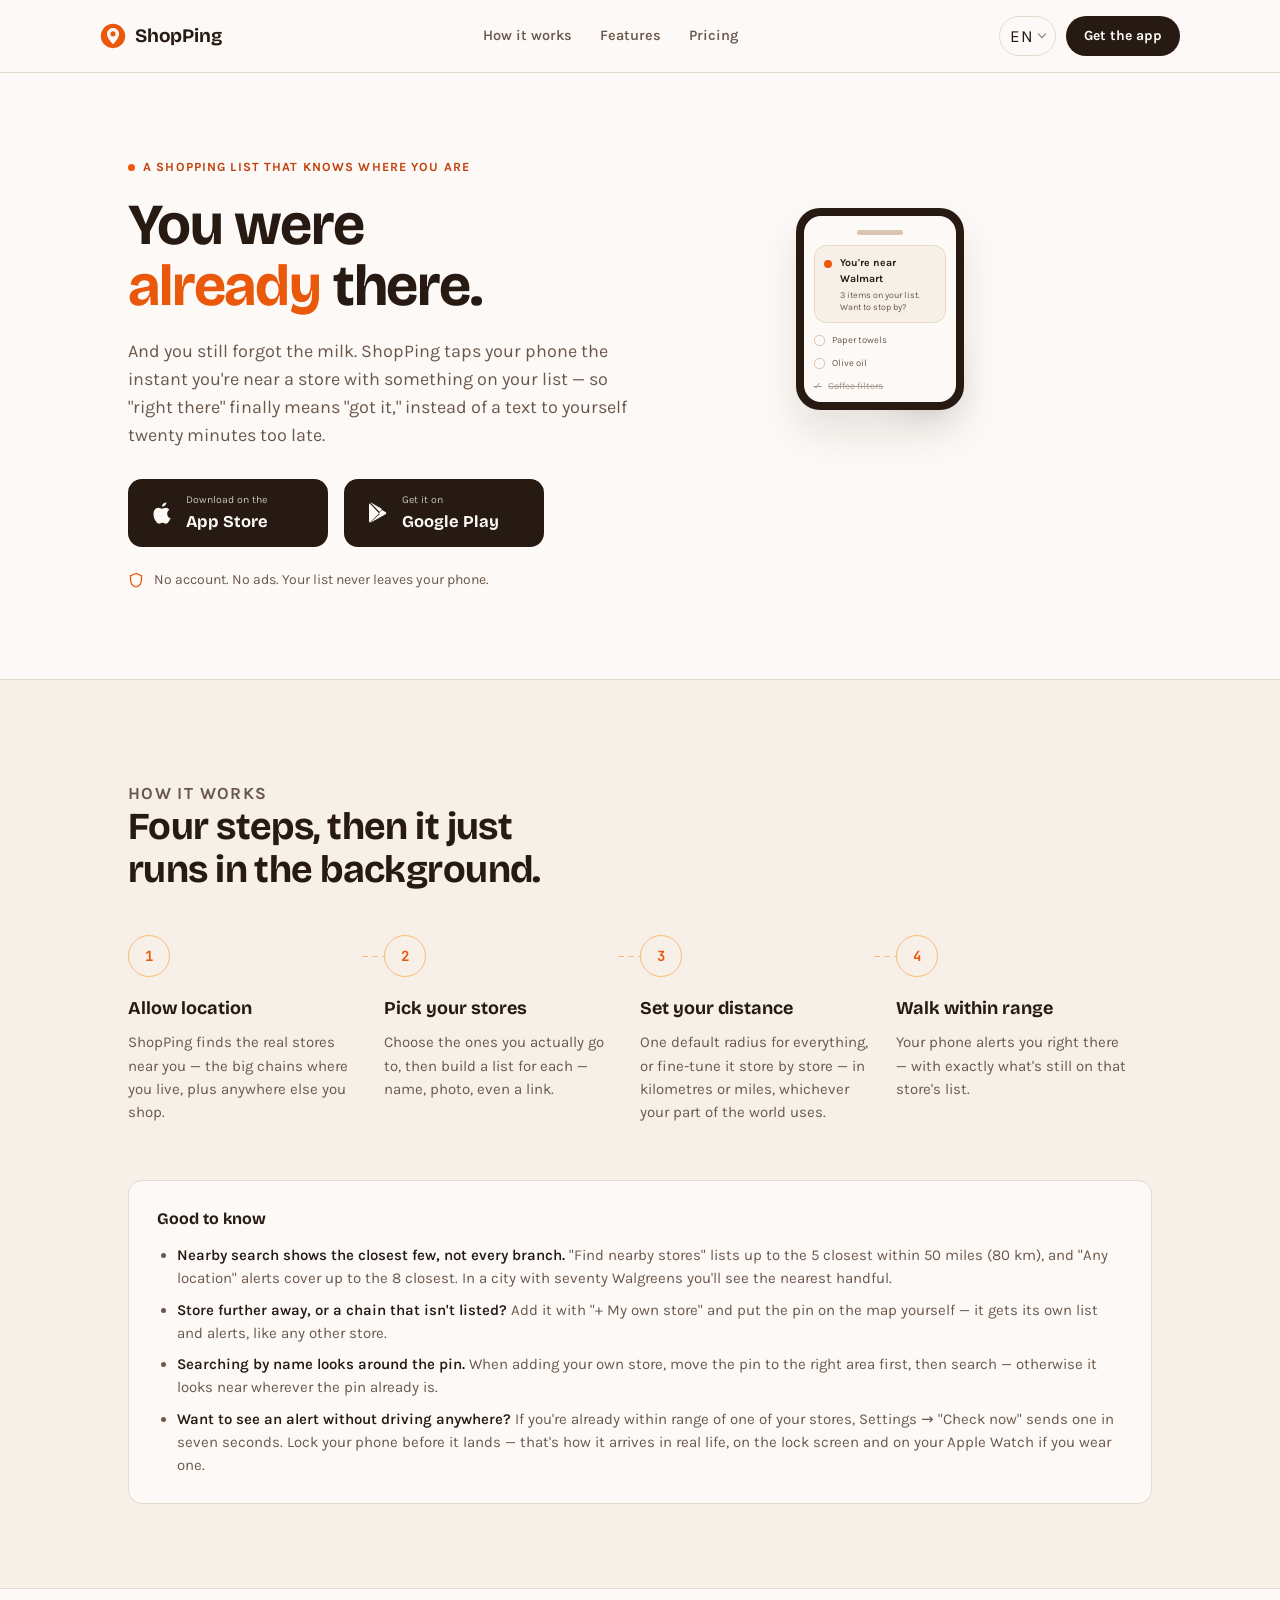
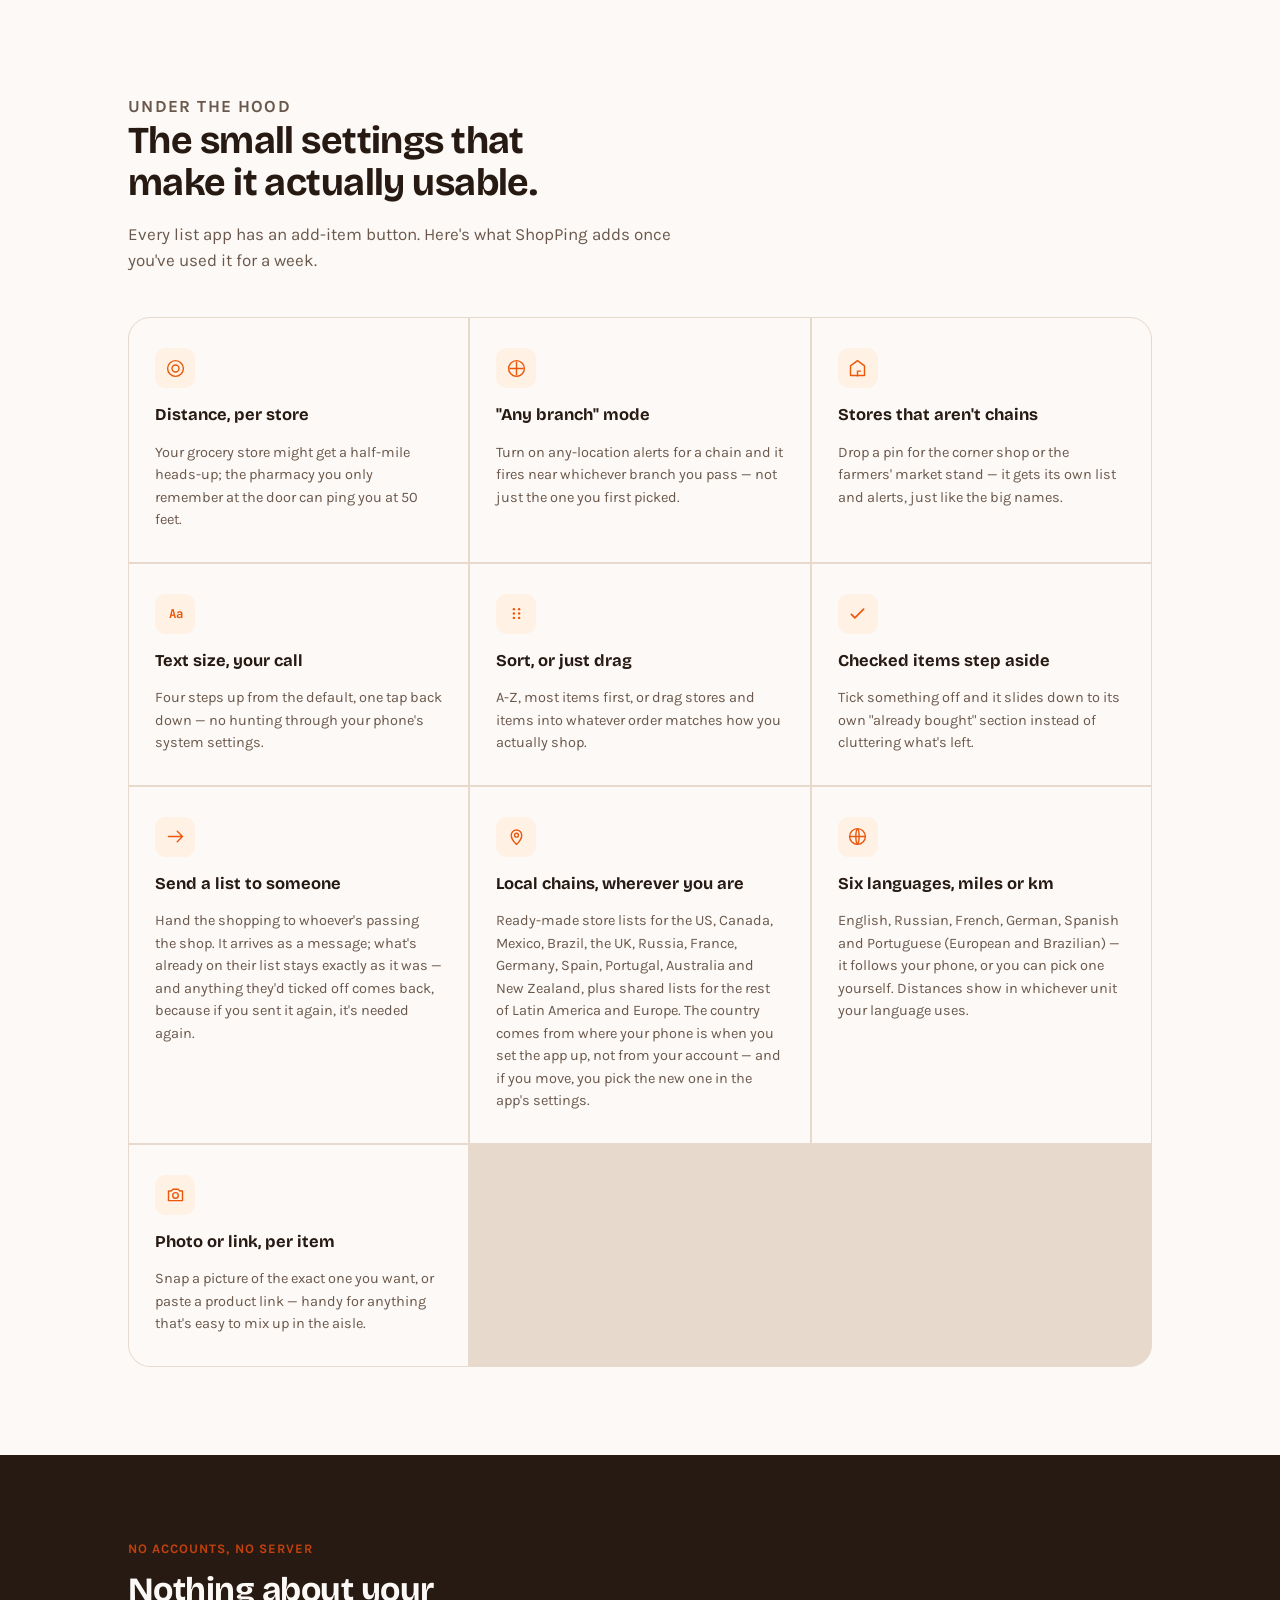
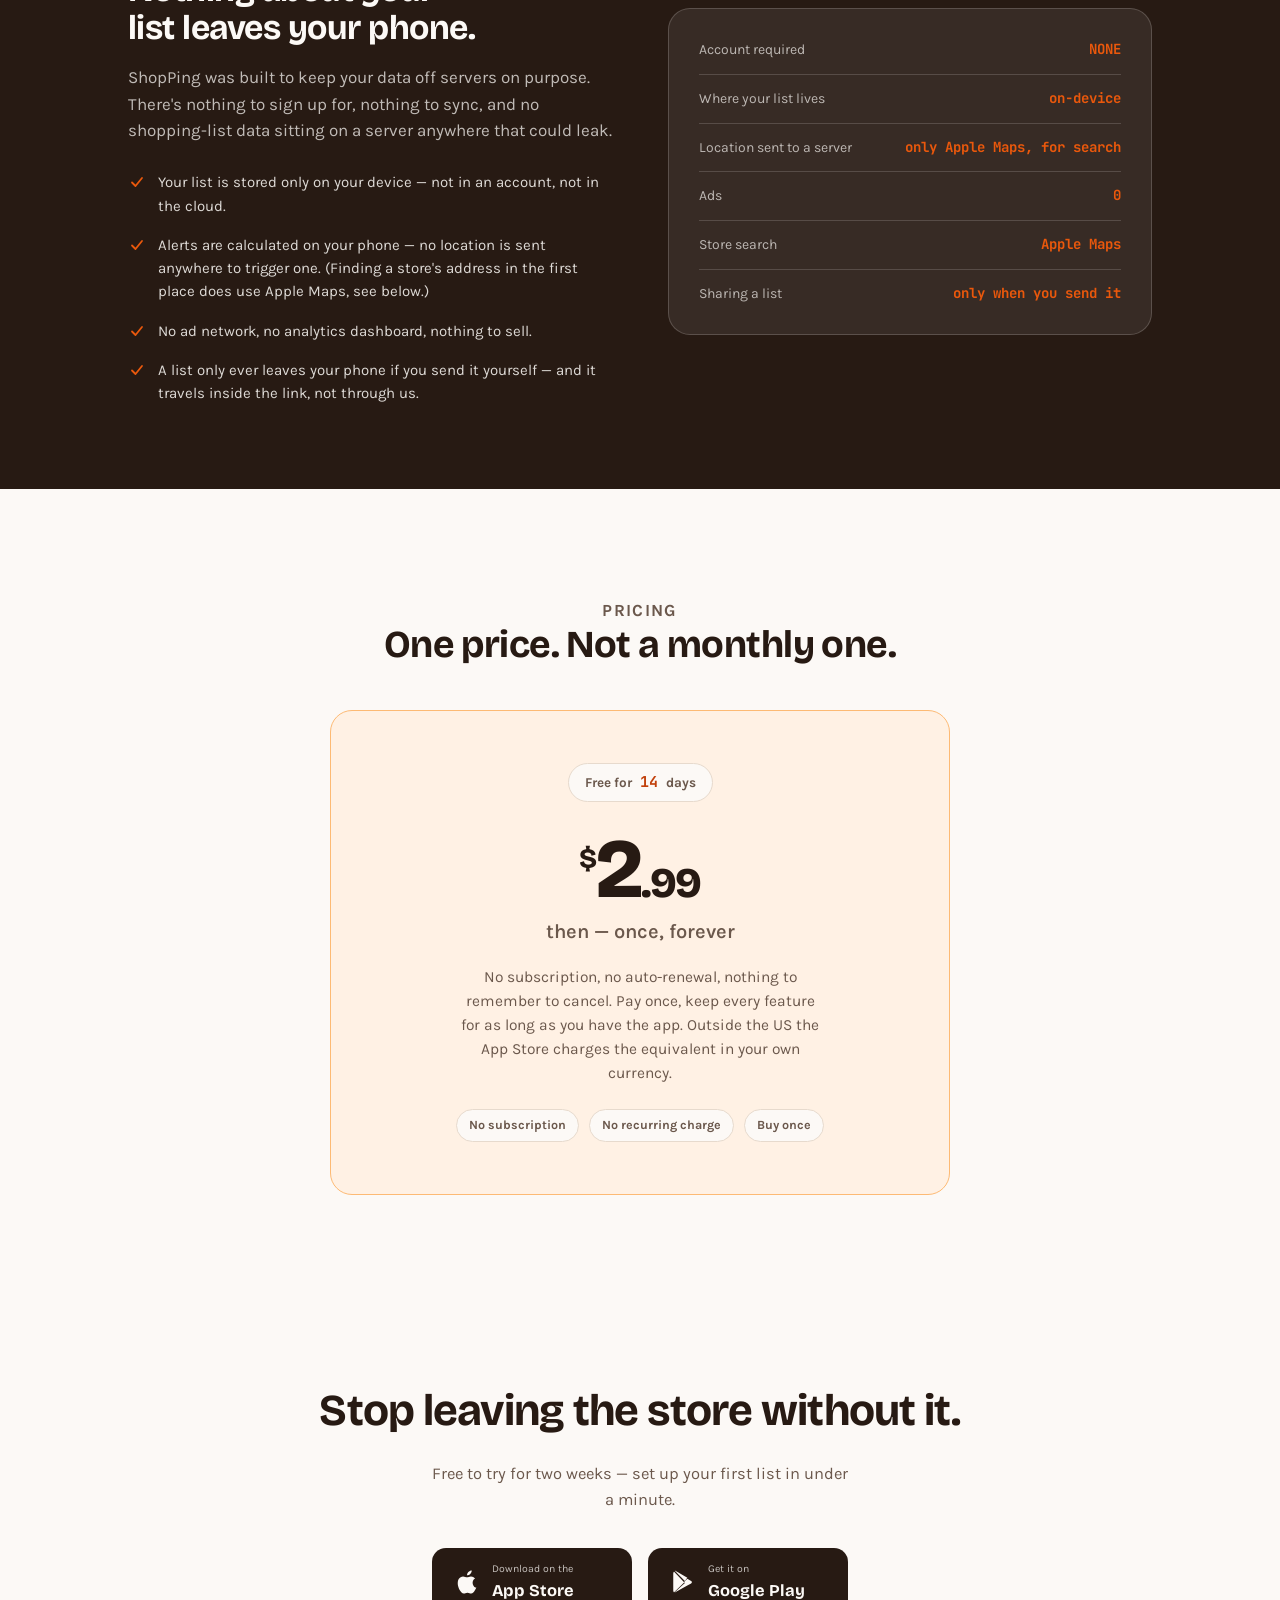
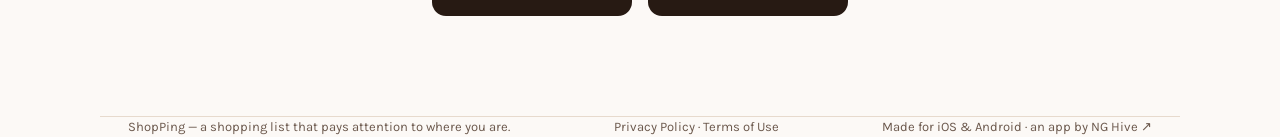
==== commit f0ea5625: "Link the Google Play buttons now that the app is live Co-Authored-By: Claude Opus 5 <noreply@anthrop" ====
--- a/index.html
+++ b/index.html
@@ -848,11 +848,10 @@
           <svg width="24" height="24" viewBox="0 0 24 24" fill="currentColor" aria-hidden="true"><path d="M16.365 1.43c0 1.14-.463 2.096-1.184 2.883-.796.83-2.083 1.474-3.13 1.474-.11-1.11.464-2.223 1.183-2.94.796-.83 2.148-1.443 3.131-1.417zM20.62 17.104c-.472 1.09-.694 1.577-1.297 2.548-.842 1.35-2.03 3.036-3.501 3.05-1.303.014-1.64-.85-3.41-.84-1.77.01-2.14.855-3.443.841-1.472-.014-2.596-1.53-3.438-2.878-2.36-3.78-2.607-8.22-1.15-10.582.958-1.535 2.518-2.432 3.987-2.432 1.494 0 2.435.85 3.673.85 1.203 0 1.933-.85 3.674-.85 1.32 0 2.717.72 3.717 1.964-3.27 1.79-2.74 6.463.188 8.329z"/></svg>
           <span class="kv"><span class="small">Download on the</span><span class="big">App Store</span></span>
         </a>
-        <!-- Google Play: no link yet — swap this span for a link once the app is live -->
-        <span class="store-btn disabled" aria-disabled="true" title="Coming soon">
+        <a class="store-btn" href="https://play.google.com/store/apps/details?id=app.nghive.shopping" target="_blank" rel="noopener">
           <svg width="24" height="24" viewBox="0 0 24 24" fill="currentColor" aria-hidden="true"><path d="M3.6 2.6c-.4.4-.6.9-.6 1.5v15.8c0 .6.2 1.1.6 1.5l.2.1L13 12.4v-.2L3.8 2.5l-.2.1zM16 15.3l-3-3v-.2l3-3 3.5 2c1 .6 1 1.6 0 2.2l-3.5 2zM4.4 21.5 13.7 13l2.3 2.3-10.8 6c-.3.2-.7.3-1 .2l.2 0zM13.7 11l-9.3-9.4c.3-.1.6 0 .9.2L16 8l-2.3 3z"/></svg>
-          <span class="kv"><span class="small">Coming soon to</span><span class="big">Google Play</span></span>
-        </span>
+          <span class="kv"><span class="small">Get it on</span><span class="big">Google Play</span></span>
+        </a>
       </div>
       <div class="hero-trust">
         <svg width="16" height="16" viewBox="0 0 16 16" fill="none"><path d="M8 1.5 2.5 3.6v3.8c0 3.6 2.3 6.6 5.5 7.6 3.2-1 5.5-4 5.5-7.6V3.6L8 1.5z" stroke="var(--coral)" stroke-width="1.3"/></svg>
@@ -1069,10 +1068,10 @@
         <svg width="26" height="26" viewBox="0 0 24 24" fill="var(--paper)"><path d="M16.365 1.43c0 1.14-.463 2.096-1.184 2.883-.796.83-2.083 1.474-3.13 1.474-.11-1.11.464-2.223 1.183-2.94.796-.83 2.148-1.443 3.131-1.417zM20.62 17.104c-.472 1.09-.694 1.577-1.297 2.548-.842 1.35-2.03 3.036-3.501 3.05-1.303.014-1.64-.85-3.41-.84-1.77.01-2.14.855-3.443.841-1.472-.014-2.596-1.53-3.438-2.878-2.36-3.78-2.607-8.22-1.15-10.582.958-1.535 2.518-2.432 3.987-2.432 1.494 0 2.435.85 3.673.85 1.203 0 1.933-.85 3.674-.85 1.32 0 2.717.72 3.717 1.964-3.27 1.79-2.74 6.463.188 8.329z"/></svg>
         <span class="kv"><span class="small">Download on the</span><span class="big">App Store</span></span>
       </a>
-      <span class="store-btn disabled" aria-disabled="true" title="Coming soon">
-        <svg width="26" height="26" viewBox="0 0 24 24" fill="var(--ink-soft)"><path d="M3.6 2.6c-.4.4-.6.9-.6 1.5v15.8c0 .6.2 1.1.6 1.5l.2.1L13 12.4v-.2L3.8 2.5l-.2.1zM16 15.3l-3-3v-.2l3-3 3.5 2c1 .6 1 1.6 0 2.2l-3.5 2zM4.4 21.5 13.7 13l2.3 2.3-10.8 6c-.3.2-.7.3-1 .2l.2 0zM13.7 11l-9.3-9.4c.3-.1.6 0 .9.2L16 8l-2.3 3z"/></svg>
-        <span class="kv"><span class="small">Coming soon to</span><span class="big">Google Play</span></span>
-      </span>
+      <a class="store-btn" href="https://play.google.com/store/apps/details?id=app.nghive.shopping" target="_blank" rel="noopener">
+        <svg width="26" height="26" viewBox="0 0 24 24" fill="var(--paper)"><path d="M3.6 2.6c-.4.4-.6.9-.6 1.5v15.8c0 .6.2 1.1.6 1.5l.2.1L13 12.4v-.2L3.8 2.5l-.2.1zM16 15.3l-3-3v-.2l3-3 3.5 2c1 .6 1 1.6 0 2.2l-3.5 2zM4.4 21.5 13.7 13l2.3 2.3-10.8 6c-.3.2-.7.3-1 .2l.2 0zM13.7 11l-9.3-9.4c.3-.1.6 0 .9.2L16 8l-2.3 3z"/></svg>
+        <span class="kv"><span class="small">Get it on</span><span class="big">Google Play</span></span>
+      </a>
     </div>
   </div>
 </section>
